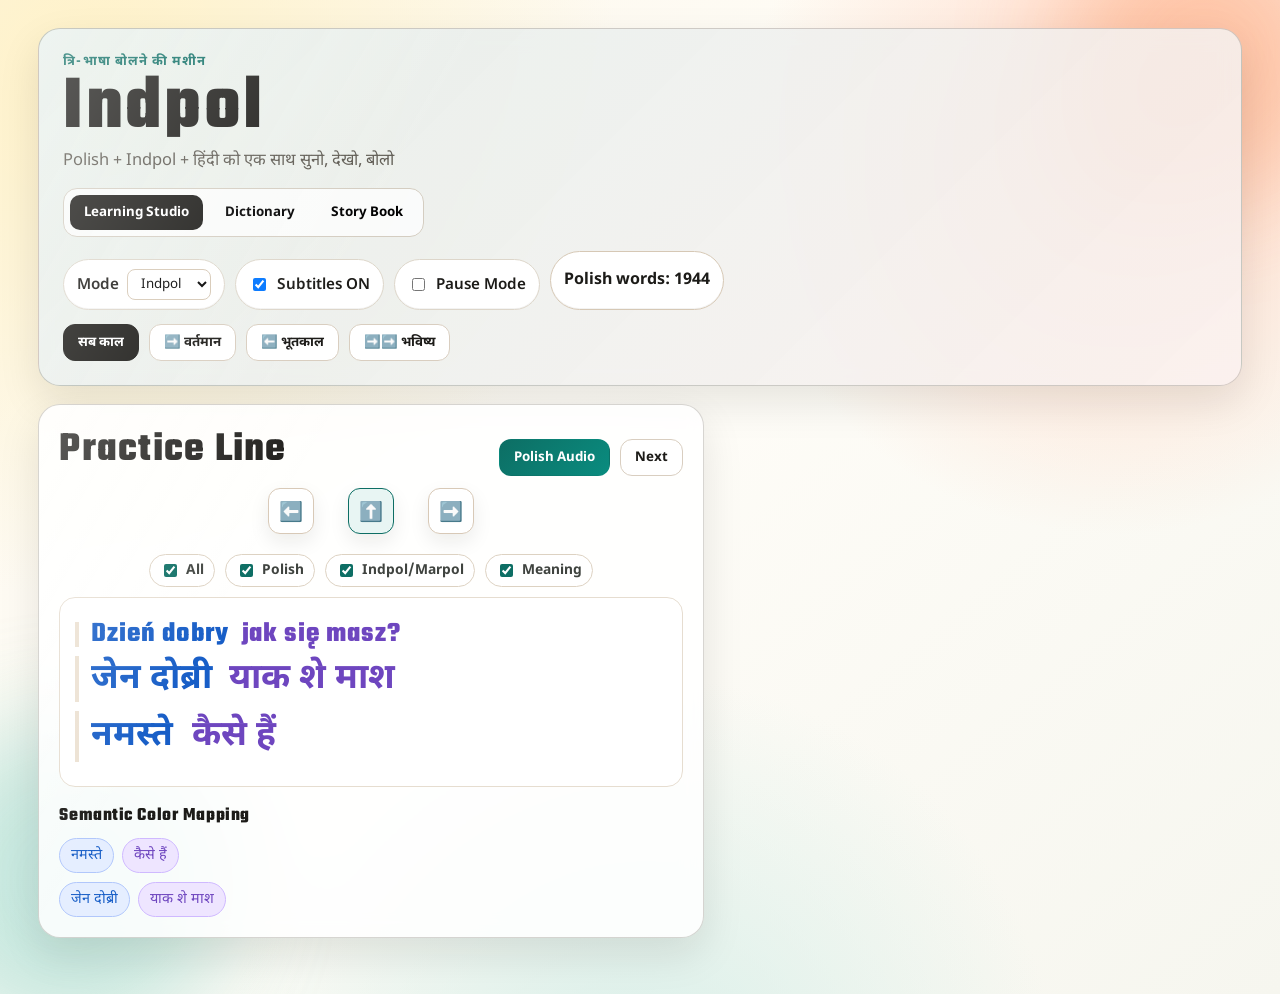
==== index.html @ b8a873ff "basic structure in progress" ====
<!doctype html>
<html lang="hi">
<head>
  <meta charset="UTF-8" />
  <meta name="viewport" content="width=device-width, initial-scale=1.0" />
  <title>Indpol Learning Studio</title>
  <link rel="preconnect" href="https://fonts.googleapis.com" />
  <link rel="preconnect" href="https://fonts.gstatic.com" crossorigin />
  <link href="https://fonts.googleapis.com/css2?family=Teko:wght@400;500;700&family=Noto+Sans+Devanagari:wght@400;600;700&display=swap" rel="stylesheet" />
  <link rel="stylesheet" href="./styles.css" />
</head>
<body>
  <div class="bg-orb orb-a"></div>
  <div class="bg-orb orb-b"></div>

  <main class="layout">
    <header class="hero panel">
      <p class="eyebrow">त्रि-भाषा बोलने की मशीन</p>
      <h1>Indpol</h1>
      <p class="subtitle">Polish + Indpol + हिंदी को एक साथ सुनो, देखो, बोलो</p>

      <div class="tab-row" role="tablist" aria-label="Indpol Sections">
        <button class="tab-btn active" id="tabLearning" data-tab="learning" role="tab" aria-selected="true">Learning Studio</button>
        <button class="tab-btn" id="tabDictionary" data-tab="dictionary" role="tab" aria-selected="false">Dictionary</button>
        <button class="tab-btn" id="tabStory" data-tab="story" role="tab" aria-selected="false">Story Book</button>
      </div>

      <div class="controls">
        <label class="switch">
          <span>Mode</span>
          <select id="learningModeSelect" class="mode-select">
            <option value="indpol">Indpol</option>
            <option value="marpol">Marpol</option>
          </select>
        </label>
        <label class="switch">
          <input type="checkbox" id="subtitleToggle" checked />
          <span>Subtitles ON</span>
        </label>
        <label class="switch">
          <input type="checkbox" id="pauseToggle" />
          <span>Pause Mode</span>
        </label>
        <span class="word-count" id="wordCountBadge">Polish words: 0</span>
      </div>

      <div class="tense-row">
        <button class="tense-btn active" data-tense="all">सब काल</button>
        <button class="tense-btn" data-tense="present">➡️ वर्तमान</button>
        <button class="tense-btn" data-tense="past">⬅️ भूतकाल</button>
        <button class="tense-btn" data-tense="future">➡️➡️ भविष्य</button>
      </div>
    </header>

    <section id="learningView" class="view-block">
      <section class="panel practice" aria-live="polite">
        <div class="practice-head">
          <h2>Practice Line</h2>
          <div class="btn-row">
            <button id="playPolish" class="btn primary">Polish Audio</button>
            <button id="nextLine" class="btn">Next</button>
          </div>
        </div>

        <div class="arrow-tense-bar" aria-label="Quick tense arrows">
          <button id="arrowPast" class="arrow-btn" title="Past">⬅️</button>
          <button id="arrowPresent" class="arrow-btn active" title="Present">⬆️</button>
          <button id="arrowFuture" class="arrow-btn" title="Future">➡️</button>
        </div>

        <div class="line-visibility-controls" aria-label="Practice line languages">
          <label class="mini-switch"><input id="showAllLanguages" type="checkbox" checked />All</label>
          <label class="mini-switch"><input id="showPolishLine" type="checkbox" checked />Polish</label>
          <label class="mini-switch"><input id="showPronLine" type="checkbox" checked />Indpol/Marpol</label>
          <label class="mini-switch"><input id="showMeaningLine" type="checkbox" checked />Meaning</label>
        </div>

        <article id="lineCard" class="line-card">
          <p id="linePolish" class="line polish"></p>
          <p id="lineHindpol" class="line hindpol"></p>
          <p id="lineHindi" class="line hindi"></p>
        </article>

        <div class="meaning-map">
          <h3>Semantic Color Mapping</h3>
          <div id="semanticLegend" class="legend"></div>
          <div id="semanticTokens" class="tokens"></div>
        </div>

        <div id="pausePrompt" class="pause-prompt hidden">
          <p>अब आप बोलिए। बोलने के बाद नीचे दबाइए:</p>
          <button id="continueBtn" class="btn primary">मैंने बोल लिया</button>
        </div>
      </section>

    </section>

    <section id="dictionaryView" class="view-block hidden">
      <section class="panel dictionary">
        <div class="practice-head">
          <h2>Dictionary <span id="dictCount">(Loading...)</span></h2>
          <small>किसी शब्द पर क्लिक करें - सभी शब्द यहाँ हैं</small>
        </div>
        <div id="wordGrid" class="word-grid"></div>
      </section>

      <aside class="panel memory" id="memoryPanel">
        <h2>Word Memory</h2>
        <p class="hint">शब्द चुनो: memory scene दिखेगा</p>
        <div id="wordDetails" class="details muted">अभी कोई शब्द चुना नहीं गया।</div>
      </aside>
    </section>

    <section id="storyView" class="view-block hidden">
      <section class="panel story-creator">
        <div class="practice-head">
          <h2>Story Book Creator</h2>
          <small>Story डालो, scenes बनाओ, save करो</small>
        </div>

        <div class="story-form-grid">
          <label>
            शीर्षक
            <input id="storyTitle" class="text-input" type="text" placeholder="जैसे: बस स्टॉप पर पहला दिन" />
          </label>
          <label>
            Level
            <select id="storyLevel" class="text-input">
              <option value="A1">A1</option>
              <option value="A2">A2</option>
              <option value="B1">B1</option>
              <option value="B2">B2</option>
            </select>
          </label>
        </div>

        <label>
          ElevenLabs API Key
          <input id="elevenApiKey" class="text-input" type="password" placeholder="xi-api-key" />
        </label>

        <label>
          ElevenLabs Voice ID
          <input id="elevenVoiceId" class="text-input" type="text" value="EXAVITQu4vr4xnSDxMaL" />
        </label>

        <label>
          Story Input
          <textarea id="storyInput" class="text-area" rows="10" placeholder="हर scene के लिए 3 लाइन दें:\nहिंदपोल\nPolish\nहिंदी/मराठी अर्थ\n\nअगला scene..."></textarea>
        </label>

        <div class="btn-row">
          <button id="buildStoryBtn" class="btn primary">Story Book बनाओ</button>
          <button id="saveStoryBtn" class="btn">Save Story Book</button>
        </div>
      </section>

      <section class="panel story-library">
        <div class="practice-head">
          <h2>Saved Story Books</h2>
          <small>Level-wise progressive collection</small>
        </div>
        <div id="storyLibrary" class="story-library-grid"></div>
      </section>

      <section class="panel story-output">
        <div class="practice-head">
          <h2 id="storyBookHeading">Story Preview</h2>
          <div class="btn-row">
            <button id="playStoryAudioBtn" class="btn primary">11Labs Audio</button>
            <button id="stopStoryAudioBtn" class="btn">Audio Stop</button>
          </div>
        </div>

        <div class="legend">
          <span class="badge color-future">🔴 काल/इरादा</span>
          <span class="badge color-action">🔵 क्रिया</span>
          <span class="badge color-noun">🟣 वस्तु/संज्ञा</span>
        </div>

        <div id="storyScenes" class="story-scenes"></div>
      </section>
    </section>
  </main>

  <script src="./app.js"></script>
</body>
</html>
---- styles.css ----
:root {
  --bg: #fffdf8;
  --ink: #1c1b18;
  --panel: rgba(255, 255, 255, 0.86);
  --panel-border: rgba(56, 47, 30, 0.2);
  --accent: #0d6e64;
  --accent-2: #ca4f36;
  --future: #be2323;
  --action: #185ec7;
  --noun: #6e46bf;
  --muted: #5e5a52;
  --shadow: 0 16px 42px rgba(21, 18, 10, 0.1);
}

* {
  box-sizing: border-box;
}

body {
  margin: 0;
  min-height: 100vh;
  color: var(--ink);
  font-family: "Noto Sans Devanagari", sans-serif;
  background:
    radial-gradient(circle at 7% 7%, #fff2c9 0, transparent 35%),
    radial-gradient(circle at 87% 16%, #ffd8c5 0, transparent 27%),
    radial-gradient(circle at 50% 110%, #d8efe9 0, transparent 33%),
    linear-gradient(140deg, #fcf6e8 0, #fffdf8 42%, #f6f6ef 100%);
  overflow-x: hidden;
}

.bg-orb {
  position: fixed;
  border-radius: 999px;
  filter: blur(55px);
  opacity: 0.4;
  z-index: -1;
}

.orb-a {
  width: 290px;
  height: 290px;
  background: #ff8f58;
  top: -90px;
  right: -70px;
}

.orb-b {
  width: 320px;
  height: 320px;
  background: #70c7b8;
  bottom: -140px;
  left: -90px;
}

.layout {
  width: min(1320px, 94vw);
  margin: 28px auto 38px;
  display: grid;
  gap: 18px;
  grid-template-columns: minmax(0, 1.28fr) minmax(0, 1fr);
  grid-template-areas:
    "hero hero"
    "practice memory"
    "dictionary dictionary";
}

.view-block {
  display: contents;
}

.panel {
  background: var(--panel);
  border: 1px solid var(--panel-border);
  border-radius: 22px;
  padding: 20px;
  box-shadow: var(--shadow);
  backdrop-filter: blur(10px);
  position: relative;
  overflow: hidden;
}

.panel::before {
  content: "";
  position: absolute;
  inset: 0;
  pointer-events: none;
  background: linear-gradient(120deg, rgba(255, 255, 255, 0.3), transparent 32%);
}

.hero {
  grid-area: hero;
  padding: 24px;
  background:
    linear-gradient(135deg, rgba(13, 110, 100, 0.1), rgba(202, 79, 54, 0.07)),
    var(--panel);
}

.practice {
  grid-area: practice;
}

.memory {
  grid-area: memory;
}

.dictionary {
  grid-area: dictionary;
  min-height: 68vh;
  display: flex;
  flex-direction: column;
}

.eyebrow {
  margin: 0;
  letter-spacing: 0.08em;
  text-transform: uppercase;
  color: var(--accent);
  font-size: 0.82rem;
  font-weight: 700;
}

h1,
h2,
h3 {
  margin: 0;
  font-family: "Teko", sans-serif;
  letter-spacing: 0.03em;
}

h1 {
  font-size: clamp(2.6rem, 6vw, 5rem);
  line-height: 0.9;
  margin-top: 4px;
}

h2 {
  font-size: clamp(1.8rem, 3.3vw, 2.6rem);
  line-height: 0.9;
}

.subtitle {
  margin: 7px 0 0;
  color: var(--muted);
  font-size: 1.03rem;
}

.tab-row {
  display: inline-flex;
  gap: 8px;
  margin-top: 16px;
  padding: 6px;
  border-radius: 14px;
  border: 1px solid #d4cdc1;
  background: rgba(255, 255, 255, 0.75);
}

.tab-btn {
  border: 1px solid transparent;
  background: transparent;
  padding: 8px 13px;
  border-radius: 10px;
  font-weight: 700;
  font-family: "Noto Sans Devanagari", sans-serif;
  cursor: pointer;
}

.tab-btn.active {
  background: var(--ink);
  color: #fff;
}

.controls,
.tense-row,
.btn-row {
  display: flex;
  flex-wrap: wrap;
  gap: 10px;
  margin-top: 14px;
}

.switch {
  display: inline-flex;
  align-items: center;
  gap: 8px;
  padding: 9px 13px;
  border-radius: 999px;
  background: #fff;
  border: 1px solid #ddd6ca;
  font-size: 0.95rem;
  box-shadow: inset 0 -1px 0 rgba(30, 25, 15, 0.05);
}

.mode-select {
  border: 1px solid #d6c8b5;
  background: #fff;
  border-radius: 8px;
  padding: 5px 9px;
  font-family: "Noto Sans Devanagari", sans-serif;
}

.word-count {
  display: inline-flex;
  align-items: center;
  padding: 9px 13px;
  border-radius: 999px;
  border: 1px solid #d6c8b5;
  background: #fff;
  font-weight: 700;
  box-shadow: inset 0 -1px 0 rgba(30, 25, 15, 0.05);
}

.tense-btn,
.btn {
  border: 1px solid #d9cec0;
  background: #fff;
  color: var(--ink);
  border-radius: 12px;
  padding: 9px 14px;
  cursor: pointer;
  font-weight: 700;
  font-family: "Noto Sans Devanagari", sans-serif;
  transition: transform 160ms ease, background 160ms ease, color 160ms ease, box-shadow 160ms ease;
}

.tense-btn:hover,
.btn:hover {
  transform: translateY(-1px);
  background: #fffaf1;
  box-shadow: 0 8px 18px rgba(27, 22, 14, 0.09);
}

.tense-btn.active {
  background: var(--ink);
  color: #fff;
  border-color: var(--ink);
}

.btn.primary {
  background: linear-gradient(135deg, var(--accent), #0a8c7f);
  color: #fff;
  border-color: transparent;
}

.practice-head {
  display: flex;
  align-items: center;
  justify-content: space-between;
  gap: 9px;
  margin-bottom: 12px;
}

.arrow-tense-bar {
  display: flex;
  justify-content: center;
  gap: 34px;
  margin: 6px 0 12px;
}

.arrow-btn {
  width: 46px;
  height: 46px;
  border-radius: 12px;
  border: 1px solid #d8c9b7;
  background: #fff;
  cursor: pointer;
  font-size: 1.2rem;
  line-height: 1;
  box-shadow: 0 8px 20px rgba(26, 20, 11, 0.08);
  transition: transform 140ms ease, background 140ms ease, border-color 140ms ease;
}

.arrow-btn:hover {
  transform: translateY(-1px);
  background: #fff8ec;
}

.arrow-btn.active {
  border-color: var(--accent);
  background: #e8f5f3;
}

.line-visibility-controls {
  display: flex;
  flex-wrap: wrap;
  justify-content: center;
  gap: 10px;
  margin: 0 0 10px;
}

.mini-switch {
  display: inline-flex;
  align-items: center;
  gap: 6px;
  padding: 6px 10px;
  border-radius: 999px;
  border: 1px solid #ddd2c2;
  background: #fff;
  font-size: 0.86rem;
  font-weight: 700;
  color: #3f433f;
}

.mini-switch input {
  accent-color: var(--accent);
}

.line-card {
  background: #fff;
  border: 1px solid #e6ddd0;
  border-radius: 16px;
  padding: 15px;
  margin-top: 8px;
  animation: rise 350ms ease;
}

.line {
  margin: 9px 0;
  padding-left: 12px;
  border-left: 4px solid #ece1d2;
}

.hindpol {
  font-size: clamp(1.7rem, 2.8vw, 2.2rem);
  color: #6d2f00;
  font-weight: 700;
}

.polish {
  font-family: "Teko", sans-serif;
  letter-spacing: 0.03em;
  font-size: clamp(1.45rem, 2.2vw, 1.85rem);
  line-height: 0.9;
}

.hindi {
  color: #212420;
  font-size: clamp(1.7rem, 2.8vw, 2.2rem);
  font-weight: 700;
  line-height: 1.45;
}

.meaning-map {
  margin-top: 15px;
}

.legend,
.tokens {
  display: flex;
  flex-wrap: wrap;
  gap: 8px;
  margin-top: 9px;
}

.badge,
.token {
  border-radius: 999px;
  padding: 7px 11px;
  font-size: 0.9rem;
  border: 1px solid transparent;
}

.line .token {
  display: inline;
  margin-right: 8px;
  margin-bottom: 0;
  padding: 0;
  border: 0;
  border-radius: 0;
  background: transparent;
  font-size: inherit;
  line-height: inherit;
  font-weight: 700;
}

.hindi .meaning-token {
  display: inline-block;
  margin-right: 10px;
  white-space: nowrap;
}

.color-future {
  background: #ffe4e4;
  border-color: #f3afaf;
  color: var(--future);
}

.color-action {
  background: #e5eeff;
  border-color: #b1c7fb;
  color: var(--action);
}

.color-noun {
  background: #eee5ff;
  border-color: #cfb9ff;
  color: var(--noun);
}

.pause-prompt {
  margin-top: 12px;
  padding: 13px;
  border-radius: 12px;
  background: #fff3d7;
  border: 1px dashed #e1b764;
}

.dictionary .practice-head {
  position: sticky;
  top: 0;
  z-index: 2;
  padding: 10px 0 12px;
  background: linear-gradient(180deg, rgba(255, 255, 255, 0.96), rgba(255, 255, 255, 0.84));
  backdrop-filter: blur(6px);
}

.dictionary .practice-head h2 {
  color: #2a241b;
}

.word-grid {
  margin-top: 4px;
  column-width: 280px;
  column-gap: 16px;
  max-height: 62vh;
  overflow: auto;
  padding-right: 6px;
}

.word-grid::-webkit-scrollbar {
  width: 10px;
}

.word-grid::-webkit-scrollbar-thumb {
  border-radius: 999px;
  background: rgba(92, 81, 59, 0.35);
}

.word-pill {
  width: 100%;
  text-align: left;
  border: 1px solid #dfd4c5;
  background:
    linear-gradient(180deg, #fffefb, #fff8ef 100%);
  border-radius: 12px;
  padding: 11px;
  cursor: pointer;
  margin: 0 0 12px;
  break-inside: avoid;
  transition: transform 140ms ease, border-color 140ms ease, box-shadow 140ms ease;
}

.word-pill:hover {
  transform: translateY(-1px);
  border-color: #cbb89e;
  box-shadow: 0 10px 20px rgba(25, 20, 11, 0.08);
}

.word-pill .small {
  display: block;
  color: var(--muted);
  margin-top: 3px;
  font-size: 0.85rem;
}

.details {
  margin-top: 8px;
  line-height: 1.56;
}

.details .pol {
  font-family: "Teko", sans-serif;
  font-size: 1.8rem;
  line-height: 1;
}

.story-creator {
  grid-column: 1 / 2;
}

.story-library {
  grid-column: 1 / 2;
}

.story-output {
  grid-column: 2 / 3;
  grid-row: 1 / span 2;
}

.story-form-grid {
  display: grid;
  grid-template-columns: repeat(2, minmax(0, 1fr));
  gap: 10px;
  margin-bottom: 10px;
}

label {
  display: block;
  font-weight: 600;
  margin-top: 8px;
}

.text-input,
.text-area {
  width: 100%;
  margin-top: 6px;
  border-radius: 10px;
  border: 1px solid #d9cbbb;
  padding: 10px;
  font-size: 0.95rem;
  font-family: "Noto Sans Devanagari", sans-serif;
  background: #fff;
}

.story-library-grid {
  display: grid;
  grid-template-columns: repeat(auto-fill, minmax(190px, 1fr));
  gap: 10px;
}

.book-card {
  border-radius: 12px;
  border: 1px solid #e0d3c2;
  background: #fff;
  padding: 10px;
}

.book-meta {
  color: var(--muted);
  font-size: 0.88rem;
}

.story-scenes {
  margin-top: 10px;
  display: grid;
  gap: 12px;
}

.scene {
  border: 1px solid #e4d5c4;
  background: #fff;
  border-radius: 14px;
  overflow: hidden;
}

.scene-img-wrap {
  height: 200px;
  background: linear-gradient(120deg, #f7ddb0 0, #f8ead0 50%, #d4ede8 100%);
}

.scene-img {
  width: 100%;
  height: 100%;
  object-fit: cover;
  display: block;
}

.scene-body {
  padding: 12px;
}

.scene-header {
  display: flex;
  align-items: center;
  justify-content: space-between;
  gap: 8px;
}

.scene-arrow {
  font-weight: 700;
  color: var(--accent);
}

.scene-audio {
  margin-top: 8px;
  width: 100%;
}

.muted {
  color: var(--muted);
}

.hidden {
  display: none;
}

@keyframes rise {
  from {
    transform: translateY(8px);
    opacity: 0;
  }
  to {
    transform: translateY(0);
    opacity: 1;
  }
}

@media (max-width: 1060px) {
  .layout {
    grid-template-columns: 1fr;
    grid-template-areas:
      "hero"
      "practice"
      "memory"
      "dictionary";
  }

  .word-grid {
    max-height: none;
    column-width: 240px;
  }

  .story-output,
  .story-library,
  .story-creator {
    grid-column: 1 / -1;
    grid-row: auto;
  }
}

@media (max-width: 700px) {
  .layout {
    width: min(96vw, 96vw);
  }

  .panel {
    padding: 16px;
    border-radius: 16px;
  }

  .story-form-grid {
    grid-template-columns: 1fr;
  }

  .word-grid {
    column-width: 100%;
    max-height: none;
  }

  .practice-head {
    align-items: flex-start;
    flex-direction: column;
  }
}
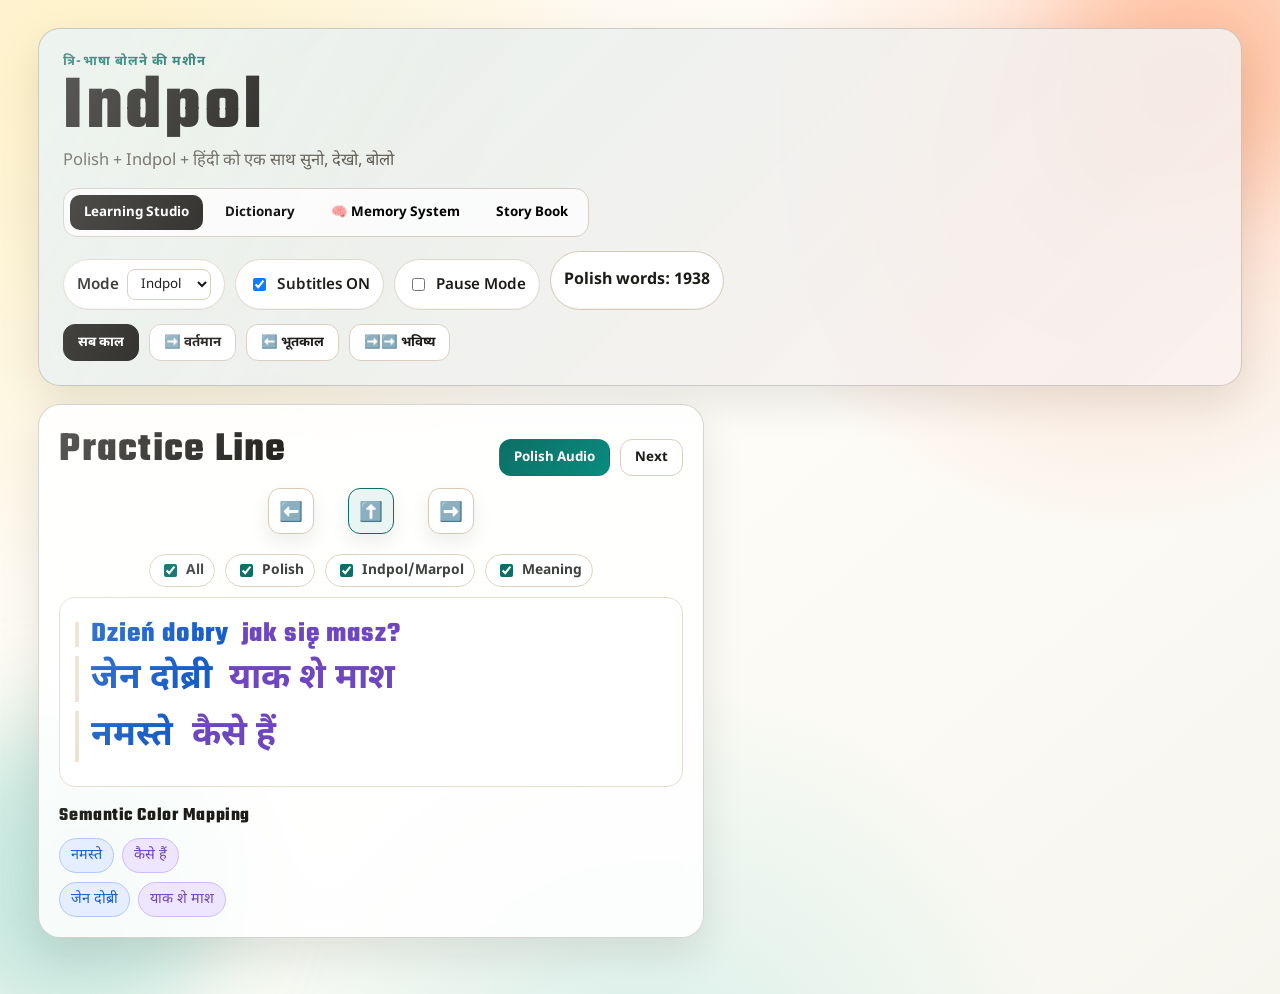
==== commit e777f358: "Integrate Memory System as 4th Tab in Main App FEATURES:  Memory System now integrated as tab in mai" ====
--- a/index.html
+++ b/index.html
@@ -22,6 +22,7 @@
       <div class="tab-row" role="tablist" aria-label="Indpol Sections">
         <button class="tab-btn active" id="tabLearning" data-tab="learning" role="tab" aria-selected="true">Learning Studio</button>
         <button class="tab-btn" id="tabDictionary" data-tab="dictionary" role="tab" aria-selected="false">Dictionary</button>
+        <button class="tab-btn" id="tabMemory" data-tab="memory" role="tab" aria-selected="false">🧠 Memory System</button>
         <button class="tab-btn" id="tabStory" data-tab="story" role="tab" aria-selected="false">Story Book</button>
       </div>
 
@@ -181,6 +182,19 @@
         <div id="storyScenes" class="story-scenes"></div>
       </section>
     </section>
+
+    <section id="memoryView" class="view-block hidden">
+      <div class="memory-system-container">
+        <aside class="memory-sidebar" id="memorySidebar"></aside>
+        <div class="memory-content">
+          <div id="memoryWelcome" class="memory-welcome">
+            <h2>🧠 Harry Lorayne Memory System</h2>
+            <p>बाईं ओर से कोई शब्द चुनो - memory trick दिखेगा!</p>
+          </div>
+          <div id="memoryWordDisplay"></div>
+        </div>
+      </div>
+    </section>
   </main>
 
   <script src="./app.js"></script>
--- a/styles.css
+++ b/styles.css
@@ -1,644 +1,1273 @@
-:root {
-  --bg: #fffdf8;
-  --ink: #1c1b18;
-  --panel: rgba(255, 255, 255, 0.86);
-  --panel-border: rgba(56, 47, 30, 0.2);
-  --accent: #0d6e64;
-  --accent-2: #ca4f36;
-  --future: #be2323;
-  --action: #185ec7;
-  --noun: #6e46bf;
-  --muted: #5e5a52;
-  --shadow: 0 16px 42px rgba(21, 18, 10, 0.1);
-}
-
-* {
-  box-sizing: border-box;
-}
-
-body {
-  margin: 0;
-  min-height: 100vh;
-  color: var(--ink);
-  font-family: "Noto Sans Devanagari", sans-serif;
-  background:
-    radial-gradient(circle at 7% 7%, #fff2c9 0, transparent 35%),
-    radial-gradient(circle at 87% 16%, #ffd8c5 0, transparent 27%),
-    radial-gradient(circle at 50% 110%, #d8efe9 0, transparent 33%),
-    linear-gradient(140deg, #fcf6e8 0, #fffdf8 42%, #f6f6ef 100%);
-  overflow-x: hidden;
-}
-
-.bg-orb {
-  position: fixed;
-  border-radius: 999px;
-  filter: blur(55px);
-  opacity: 0.4;
-  z-index: -1;
-}
-
-.orb-a {
-  width: 290px;
-  height: 290px;
-  background: #ff8f58;
-  top: -90px;
-  right: -70px;
-}
-
-.orb-b {
-  width: 320px;
-  height: 320px;
-  background: #70c7b8;
-  bottom: -140px;
-  left: -90px;
-}
-
-.layout {
-  width: min(1320px, 94vw);
-  margin: 28px auto 38px;
-  display: grid;
-  gap: 18px;
-  grid-template-columns: minmax(0, 1.28fr) minmax(0, 1fr);
-  grid-template-areas:
-    "hero hero"
-    "practice memory"
-    "dictionary dictionary";
-}
-
-.view-block {
-  display: contents;
-}
-
-.panel {
-  background: var(--panel);
-  border: 1px solid var(--panel-border);
-  border-radius: 22px;
-  padding: 20px;
-  box-shadow: var(--shadow);
-  backdrop-filter: blur(10px);
-  position: relative;
-  overflow: hidden;
-}
-
-.panel::before {
-  content: "";
-  position: absolute;
-  inset: 0;
-  pointer-events: none;
-  background: linear-gradient(120deg, rgba(255, 255, 255, 0.3), transparent 32%);
-}
-
-.hero {
-  grid-area: hero;
-  padding: 24px;
-  background:
-    linear-gradient(135deg, rgba(13, 110, 100, 0.1), rgba(202, 79, 54, 0.07)),
-    var(--panel);
-}
-
-.practice {
-  grid-area: practice;
-}
-
-.memory {
-  grid-area: memory;
-}
-
-.dictionary {
-  grid-area: dictionary;
-  min-height: 68vh;
-  display: flex;
-  flex-direction: column;
-}
-
-.eyebrow {
-  margin: 0;
-  letter-spacing: 0.08em;
-  text-transform: uppercase;
-  color: var(--accent);
-  font-size: 0.82rem;
-  font-weight: 700;
-}
-
-h1,
-h2,
-h3 {
-  margin: 0;
-  font-family: "Teko", sans-serif;
-  letter-spacing: 0.03em;
-}
-
-h1 {
-  font-size: clamp(2.6rem, 6vw, 5rem);
-  line-height: 0.9;
-  margin-top: 4px;
-}
-
-h2 {
-  font-size: clamp(1.8rem, 3.3vw, 2.6rem);
-  line-height: 0.9;
-}
-
-.subtitle {
-  margin: 7px 0 0;
-  color: var(--muted);
-  font-size: 1.03rem;
-}
-
-.tab-row {
-  display: inline-flex;
-  gap: 8px;
-  margin-top: 16px;
-  padding: 6px;
-  border-radius: 14px;
-  border: 1px solid #d4cdc1;
-  background: rgba(255, 255, 255, 0.75);
-}
-
-.tab-btn {
-  border: 1px solid transparent;
-  background: transparent;
-  padding: 8px 13px;
-  border-radius: 10px;
-  font-weight: 700;
-  font-family: "Noto Sans Devanagari", sans-serif;
-  cursor: pointer;
-}
-
-.tab-btn.active {
-  background: var(--ink);
-  color: #fff;
-}
-
-.controls,
-.tense-row,
-.btn-row {
-  display: flex;
-  flex-wrap: wrap;
-  gap: 10px;
-  margin-top: 14px;
-}
-
-.switch {
-  display: inline-flex;
-  align-items: center;
-  gap: 8px;
-  padding: 9px 13px;
-  border-radius: 999px;
-  background: #fff;
-  border: 1px solid #ddd6ca;
-  font-size: 0.95rem;
-  box-shadow: inset 0 -1px 0 rgba(30, 25, 15, 0.05);
-}
-
-.mode-select {
-  border: 1px solid #d6c8b5;
-  background: #fff;
-  border-radius: 8px;
-  padding: 5px 9px;
-  font-family: "Noto Sans Devanagari", sans-serif;
-}
-
-.word-count {
-  display: inline-flex;
-  align-items: center;
-  padding: 9px 13px;
-  border-radius: 999px;
-  border: 1px solid #d6c8b5;
-  background: #fff;
-  font-weight: 700;
-  box-shadow: inset 0 -1px 0 rgba(30, 25, 15, 0.05);
-}
-
-.tense-btn,
-.btn {
-  border: 1px solid #d9cec0;
-  background: #fff;
-  color: var(--ink);
-  border-radius: 12px;
-  padding: 9px 14px;
-  cursor: pointer;
-  font-weight: 700;
-  font-family: "Noto Sans Devanagari", sans-serif;
-  transition: transform 160ms ease, background 160ms ease, color 160ms ease, box-shadow 160ms ease;
-}
-
-.tense-btn:hover,
-.btn:hover {
-  transform: translateY(-1px);
-  background: #fffaf1;
-  box-shadow: 0 8px 18px rgba(27, 22, 14, 0.09);
-}
-
-.tense-btn.active {
-  background: var(--ink);
-  color: #fff;
-  border-color: var(--ink);
-}
-
-.btn.primary {
-  background: linear-gradient(135deg, var(--accent), #0a8c7f);
-  color: #fff;
-  border-color: transparent;
-}
-
-.practice-head {
-  display: flex;
-  align-items: center;
-  justify-content: space-between;
-  gap: 9px;
-  margin-bottom: 12px;
-}
-
-.arrow-tense-bar {
-  display: flex;
-  justify-content: center;
-  gap: 34px;
-  margin: 6px 0 12px;
-}
-
-.arrow-btn {
-  width: 46px;
-  height: 46px;
-  border-radius: 12px;
-  border: 1px solid #d8c9b7;
-  background: #fff;
-  cursor: pointer;
-  font-size: 1.2rem;
-  line-height: 1;
-  box-shadow: 0 8px 20px rgba(26, 20, 11, 0.08);
-  transition: transform 140ms ease, background 140ms ease, border-color 140ms ease;
-}
-
-.arrow-btn:hover {
-  transform: translateY(-1px);
-  background: #fff8ec;
-}
-
-.arrow-btn.active {
-  border-color: var(--accent);
-  background: #e8f5f3;
-}
-
-.line-visibility-controls {
-  display: flex;
-  flex-wrap: wrap;
-  justify-content: center;
-  gap: 10px;
-  margin: 0 0 10px;
-}
-
-.mini-switch {
-  display: inline-flex;
-  align-items: center;
-  gap: 6px;
-  padding: 6px 10px;
-  border-radius: 999px;
-  border: 1px solid #ddd2c2;
-  background: #fff;
-  font-size: 0.86rem;
-  font-weight: 700;
-  color: #3f433f;
-}
-
-.mini-switch input {
-  accent-color: var(--accent);
-}
-
-.line-card {
-  background: #fff;
-  border: 1px solid #e6ddd0;
-  border-radius: 16px;
-  padding: 15px;
-  margin-top: 8px;
-  animation: rise 350ms ease;
-}
-
-.line {
-  margin: 9px 0;
-  padding-left: 12px;
-  border-left: 4px solid #ece1d2;
-}
-
-.hindpol {
-  font-size: clamp(1.7rem, 2.8vw, 2.2rem);
-  color: #6d2f00;
-  font-weight: 700;
-}
-
-.polish {
-  font-family: "Teko", sans-serif;
-  letter-spacing: 0.03em;
-  font-size: clamp(1.45rem, 2.2vw, 1.85rem);
-  line-height: 0.9;
-}
-
-.hindi {
-  color: #212420;
-  font-size: clamp(1.7rem, 2.8vw, 2.2rem);
-  font-weight: 700;
-  line-height: 1.45;
-}
-
-.meaning-map {
-  margin-top: 15px;
-}
-
-.legend,
-.tokens {
-  display: flex;
-  flex-wrap: wrap;
-  gap: 8px;
-  margin-top: 9px;
-}
-
-.badge,
-.token {
-  border-radius: 999px;
-  padding: 7px 11px;
-  font-size: 0.9rem;
-  border: 1px solid transparent;
-}
-
-.line .token {
-  display: inline;
-  margin-right: 8px;
-  margin-bottom: 0;
-  padding: 0;
-  border: 0;
-  border-radius: 0;
-  background: transparent;
-  font-size: inherit;
-  line-height: inherit;
-  font-weight: 700;
-}
-
-.hindi .meaning-token {
-  display: inline-block;
-  margin-right: 10px;
-  white-space: nowrap;
-}
-
-.color-future {
-  background: #ffe4e4;
-  border-color: #f3afaf;
-  color: var(--future);
-}
-
-.color-action {
-  background: #e5eeff;
-  border-color: #b1c7fb;
-  color: var(--action);
-}
-
-.color-noun {
-  background: #eee5ff;
-  border-color: #cfb9ff;
-  color: var(--noun);
-}
-
-.pause-prompt {
-  margin-top: 12px;
-  padding: 13px;
-  border-radius: 12px;
-  background: #fff3d7;
-  border: 1px dashed #e1b764;
-}
-
-.dictionary .practice-head {
-  position: sticky;
-  top: 0;
-  z-index: 2;
-  padding: 10px 0 12px;
-  background: linear-gradient(180deg, rgba(255, 255, 255, 0.96), rgba(255, 255, 255, 0.84));
-  backdrop-filter: blur(6px);
-}
-
-.dictionary .practice-head h2 {
-  color: #2a241b;
-}
-
-.word-grid {
-  margin-top: 4px;
-  column-width: 280px;
-  column-gap: 16px;
-  max-height: 62vh;
-  overflow: auto;
-  padding-right: 6px;
-}
-
-.word-grid::-webkit-scrollbar {
-  width: 10px;
-}
-
-.word-grid::-webkit-scrollbar-thumb {
-  border-radius: 999px;
-  background: rgba(92, 81, 59, 0.35);
-}
-
-.word-pill {
-  width: 100%;
-  text-align: left;
-  border: 1px solid #dfd4c5;
-  background:
-    linear-gradient(180deg, #fffefb, #fff8ef 100%);
-  border-radius: 12px;
-  padding: 11px;
-  cursor: pointer;
-  margin: 0 0 12px;
-  break-inside: avoid;
-  transition: transform 140ms ease, border-color 140ms ease, box-shadow 140ms ease;
-}
-
-.word-pill:hover {
-  transform: translateY(-1px);
-  border-color: #cbb89e;
-  box-shadow: 0 10px 20px rgba(25, 20, 11, 0.08);
-}
-
-.word-pill .small {
-  display: block;
-  color: var(--muted);
-  margin-top: 3px;
-  font-size: 0.85rem;
-}
-
-.details {
-  margin-top: 8px;
-  line-height: 1.56;
-}
-
-.details .pol {
-  font-family: "Teko", sans-serif;
-  font-size: 1.8rem;
-  line-height: 1;
-}
-
-.story-creator {
-  grid-column: 1 / 2;
-}
-
-.story-library {
-  grid-column: 1 / 2;
-}
-
-.story-output {
-  grid-column: 2 / 3;
-  grid-row: 1 / span 2;
-}
-
-.story-form-grid {
-  display: grid;
-  grid-template-columns: repeat(2, minmax(0, 1fr));
-  gap: 10px;
-  margin-bottom: 10px;
-}
-
-label {
-  display: block;
-  font-weight: 600;
-  margin-top: 8px;
-}
-
-.text-input,
-.text-area {
-  width: 100%;
-  margin-top: 6px;
-  border-radius: 10px;
-  border: 1px solid #d9cbbb;
-  padding: 10px;
-  font-size: 0.95rem;
-  font-family: "Noto Sans Devanagari", sans-serif;
-  background: #fff;
-}
-
-.story-library-grid {
-  display: grid;
-  grid-template-columns: repeat(auto-fill, minmax(190px, 1fr));
-  gap: 10px;
-}
-
-.book-card {
-  border-radius: 12px;
-  border: 1px solid #e0d3c2;
-  background: #fff;
-  padding: 10px;
-}
-
-.book-meta {
-  color: var(--muted);
-  font-size: 0.88rem;
-}
-
-.story-scenes {
-  margin-top: 10px;
-  display: grid;
-  gap: 12px;
-}
-
-.scene {
-  border: 1px solid #e4d5c4;
-  background: #fff;
-  border-radius: 14px;
-  overflow: hidden;
-}
-
-.scene-img-wrap {
-  height: 200px;
-  background: linear-gradient(120deg, #f7ddb0 0, #f8ead0 50%, #d4ede8 100%);
-}
-
-.scene-img {
-  width: 100%;
-  height: 100%;
-  object-fit: cover;
-  display: block;
-}
-
-.scene-body {
-  padding: 12px;
-}
-
-.scene-header {
-  display: flex;
-  align-items: center;
-  justify-content: space-between;
-  gap: 8px;
-}
-
-.scene-arrow {
-  font-weight: 700;
-  color: var(--accent);
-}
-
-.scene-audio {
-  margin-top: 8px;
-  width: 100%;
-}
-
-.muted {
-  color: var(--muted);
-}
-
-.hidden {
-  display: none;
-}
-
-@keyframes rise {
-  from {
-    transform: translateY(8px);
-    opacity: 0;
-  }
-  to {
-    transform: translateY(0);
-    opacity: 1;
-  }
-}
-
-@media (max-width: 1060px) {
-  .layout {
-    grid-template-columns: 1fr;
-    grid-template-areas:
-      "hero"
-      "practice"
-      "memory"
-      "dictionary";
-  }
-
-  .word-grid {
-    max-height: none;
-    column-width: 240px;
-  }
-
-  .story-output,
-  .story-library,
-  .story-creator {
-    grid-column: 1 / -1;
-    grid-row: auto;
-  }
-}
-
-@media (max-width: 700px) {
-  .layout {
-    width: min(96vw, 96vw);
-  }
-
-  .panel {
-    padding: 16px;
-    border-radius: 16px;
-  }
-
-  .story-form-grid {
-    grid-template-columns: 1fr;
-  }
-
-  .word-grid {
-    column-width: 100%;
-    max-height: none;
-  }
-
-  .practice-head {
-    align-items: flex-start;
-    flex-direction: column;
-  }
-}
+:root {
+  --bg: #fffdf8;
+  --ink: #1c1b18;
+  --panel: rgba(255, 255, 255, 0.86);
+  --panel-border: rgba(56, 47, 30, 0.2);
+  --accent: #0d6e64;
+  --accent-2: #ca4f36;
+  --future: #be2323;
+  --action: #185ec7;
+  --noun: #6e46bf;
+  --muted: #5e5a52;
+  --shadow: 0 16px 42px rgba(21, 18, 10, 0.1);
+}
+
+* {
+  box-sizing: border-box;
+}
+
+body {
+  margin: 0;
+  min-height: 100vh;
+  color: var(--ink);
+  font-family: "Noto Sans Devanagari", sans-serif;
+  background:
+    radial-gradient(circle at 7% 7%, #fff2c9 0, transparent 35%),
+    radial-gradient(circle at 87% 16%, #ffd8c5 0, transparent 27%),
+    radial-gradient(circle at 50% 110%, #d8efe9 0, transparent 33%),
+    linear-gradient(140deg, #fcf6e8 0, #fffdf8 42%, #f6f6ef 100%);
+  overflow-x: hidden;
+}
+
+.bg-orb {
+  position: fixed;
+  border-radius: 999px;
+  filter: blur(55px);
+  opacity: 0.4;
+  z-index: -1;
+}
+
+.orb-a {
+  width: 290px;
+  height: 290px;
+  background: #ff8f58;
+  top: -90px;
+  right: -70px;
+}
+
+.orb-b {
+  width: 320px;
+  height: 320px;
+  background: #70c7b8;
+  bottom: -140px;
+  left: -90px;
+}
+
+.layout {
+  width: min(1320px, 94vw);
+  margin: 28px auto 38px;
+  display: grid;
+  gap: 18px;
+  grid-template-columns: minmax(0, 1.28fr) minmax(0, 1fr);
+  grid-template-areas:
+    "hero hero"
+    "practice memory"
+    "dictionary dictionary";
+}
+
+.view-block {
+  display: contents;
+}
+
+.panel {
+  background: var(--panel);
+  border: 1px solid var(--panel-border);
+  border-radius: 22px;
+  padding: 20px;
+  box-shadow: var(--shadow);
+  backdrop-filter: blur(10px);
+  position: relative;
+  overflow: hidden;
+}
+
+.panel::before {
+  content: "";
+  position: absolute;
+  inset: 0;
+  pointer-events: none;
+  background: linear-gradient(120deg, rgba(255, 255, 255, 0.3), transparent 32%);
+}
+
+.hero {
+  grid-area: hero;
+  padding: 24px;
+  background:
+    linear-gradient(135deg, rgba(13, 110, 100, 0.1), rgba(202, 79, 54, 0.07)),
+    var(--panel);
+}
+
+.practice {
+  grid-area: practice;
+}
+
+.memory {
+  grid-area: memory;
+}
+
+.dictionary {
+  grid-area: dictionary;
+  min-height: 68vh;
+  display: flex;
+  flex-direction: column;
+}
+
+.eyebrow {
+  margin: 0;
+  letter-spacing: 0.08em;
+  text-transform: uppercase;
+  color: var(--accent);
+  font-size: 0.82rem;
+  font-weight: 700;
+}
+
+h1,
+h2,
+h3 {
+  margin: 0;
+  font-family: "Teko", sans-serif;
+  letter-spacing: 0.03em;
+}
+
+h1 {
+  font-size: clamp(2.6rem, 6vw, 5rem);
+  line-height: 0.9;
+  margin-top: 4px;
+}
+
+h2 {
+  font-size: clamp(1.8rem, 3.3vw, 2.6rem);
+  line-height: 0.9;
+}
+
+.subtitle {
+  margin: 7px 0 0;
+  color: var(--muted);
+  font-size: 1.03rem;
+}
+
+.tab-row {
+  display: inline-flex;
+  gap: 8px;
+  margin-top: 16px;
+  padding: 6px;
+  border-radius: 14px;
+  border: 1px solid #d4cdc1;
+  background: rgba(255, 255, 255, 0.75);
+}
+
+.tab-btn {
+  border: 1px solid transparent;
+  background: transparent;
+  padding: 8px 13px;
+  border-radius: 10px;
+  font-weight: 700;
+  font-family: "Noto Sans Devanagari", sans-serif;
+  cursor: pointer;
+}
+
+.tab-btn.active {
+  background: var(--ink);
+  color: #fff;
+}
+
+.controls,
+.tense-row,
+.btn-row {
+  display: flex;
+  flex-wrap: wrap;
+  gap: 10px;
+  margin-top: 14px;
+}
+
+.switch {
+  display: inline-flex;
+  align-items: center;
+  gap: 8px;
+  padding: 9px 13px;
+  border-radius: 999px;
+  background: #fff;
+  border: 1px solid #ddd6ca;
+  font-size: 0.95rem;
+  box-shadow: inset 0 -1px 0 rgba(30, 25, 15, 0.05);
+}
+
+.mode-select {
+  border: 1px solid #d6c8b5;
+  background: #fff;
+  border-radius: 8px;
+  padding: 5px 9px;
+  font-family: "Noto Sans Devanagari", sans-serif;
+}
+
+.word-count {
+  display: inline-flex;
+  align-items: center;
+  padding: 9px 13px;
+  border-radius: 999px;
+  border: 1px solid #d6c8b5;
+  background: #fff;
+  font-weight: 700;
+  box-shadow: inset 0 -1px 0 rgba(30, 25, 15, 0.05);
+}
+
+.tense-btn,
+.btn {
+  border: 1px solid #d9cec0;
+  background: #fff;
+  color: var(--ink);
+  border-radius: 12px;
+  padding: 9px 14px;
+  cursor: pointer;
+  font-weight: 700;
+  font-family: "Noto Sans Devanagari", sans-serif;
+  transition: transform 160ms ease, background 160ms ease, color 160ms ease, box-shadow 160ms ease;
+}
+
+.tense-btn:hover,
+.btn:hover {
+  transform: translateY(-1px);
+  background: #fffaf1;
+  box-shadow: 0 8px 18px rgba(27, 22, 14, 0.09);
+}
+
+.tense-btn.active {
+  background: var(--ink);
+  color: #fff;
+  border-color: var(--ink);
+}
+
+.btn.primary {
+  background: linear-gradient(135deg, var(--accent), #0a8c7f);
+  color: #fff;
+  border-color: transparent;
+}
+
+.practice-head {
+  display: flex;
+  align-items: center;
+  justify-content: space-between;
+  gap: 9px;
+  margin-bottom: 12px;
+}
+
+.arrow-tense-bar {
+  display: flex;
+  justify-content: center;
+  gap: 34px;
+  margin: 6px 0 12px;
+}
+
+.arrow-btn {
+  width: 46px;
+  height: 46px;
+  border-radius: 12px;
+  border: 1px solid #d8c9b7;
+  background: #fff;
+  cursor: pointer;
+  font-size: 1.2rem;
+  line-height: 1;
+  box-shadow: 0 8px 20px rgba(26, 20, 11, 0.08);
+  transition: transform 140ms ease, background 140ms ease, border-color 140ms ease;
+}
+
+.arrow-btn:hover {
+  transform: translateY(-1px);
+  background: #fff8ec;
+}
+
+.arrow-btn.active {
+  border-color: var(--accent);
+  background: #e8f5f3;
+}
+
+.line-visibility-controls {
+  display: flex;
+  flex-wrap: wrap;
+  justify-content: center;
+  gap: 10px;
+  margin: 0 0 10px;
+}
+
+.mini-switch {
+  display: inline-flex;
+  align-items: center;
+  gap: 6px;
+  padding: 6px 10px;
+  border-radius: 999px;
+  border: 1px solid #ddd2c2;
+  background: #fff;
+  font-size: 0.86rem;
+  font-weight: 700;
+  color: #3f433f;
+}
+
+.mini-switch input {
+  accent-color: var(--accent);
+}
+
+.line-card {
+  background: #fff;
+  border: 1px solid #e6ddd0;
+  border-radius: 16px;
+  padding: 15px;
+  margin-top: 8px;
+  animation: rise 350ms ease;
+}
+
+.line {
+  margin: 9px 0;
+  padding-left: 12px;
+  border-left: 4px solid #ece1d2;
+}
+
+.hindpol {
+  font-size: clamp(1.7rem, 2.8vw, 2.2rem);
+  color: #6d2f00;
+  font-weight: 700;
+}
+
+.polish {
+  font-family: "Teko", sans-serif;
+  letter-spacing: 0.03em;
+  font-size: clamp(1.45rem, 2.2vw, 1.85rem);
+  line-height: 0.9;
+}
+
+.hindi {
+  color: #212420;
+  font-size: clamp(1.7rem, 2.8vw, 2.2rem);
+  font-weight: 700;
+  line-height: 1.45;
+}
+
+.meaning-map {
+  margin-top: 15px;
+}
+
+.legend,
+.tokens {
+  display: flex;
+  flex-wrap: wrap;
+  gap: 8px;
+  margin-top: 9px;
+}
+
+.badge,
+.token {
+  border-radius: 999px;
+  padding: 7px 11px;
+  font-size: 0.9rem;
+  border: 1px solid transparent;
+}
+
+.line .token {
+  display: inline;
+  margin-right: 8px;
+  margin-bottom: 0;
+  padding: 0;
+  border: 0;
+  border-radius: 0;
+  background: transparent;
+  font-size: inherit;
+  line-height: inherit;
+  font-weight: 700;
+}
+
+.hindi .meaning-token {
+  display: inline-block;
+  margin-right: 10px;
+  white-space: nowrap;
+}
+
+.color-future {
+  background: #ffe4e4;
+  border-color: #f3afaf;
+  color: var(--future);
+}
+
+.color-action {
+  background: #e5eeff;
+  border-color: #b1c7fb;
+  color: var(--action);
+}
+
+.color-noun {
+  background: #eee5ff;
+  border-color: #cfb9ff;
+  color: var(--noun);
+}
+
+.pause-prompt {
+  margin-top: 12px;
+  padding: 13px;
+  border-radius: 12px;
+  background: #fff3d7;
+  border: 1px dashed #e1b764;
+}
+
+.dictionary .practice-head {
+  position: sticky;
+  top: 0;
+  z-index: 2;
+  padding: 10px 0 12px;
+  background: linear-gradient(180deg, rgba(255, 255, 255, 0.96), rgba(255, 255, 255, 0.84));
+  backdrop-filter: blur(6px);
+}
+
+.dictionary .practice-head h2 {
+  color: #2a241b;
+}
+
+.word-grid {
+  margin-top: 4px;
+  column-width: 280px;
+  column-gap: 16px;
+  max-height: 62vh;
+  overflow: auto;
+  padding-right: 6px;
+}
+
+.word-grid::-webkit-scrollbar {
+  width: 10px;
+}
+
+.word-grid::-webkit-scrollbar-thumb {
+  border-radius: 999px;
+  background: rgba(92, 81, 59, 0.35);
+}
+
+.word-pill {
+  width: 100%;
+  text-align: left;
+  border: 1px solid #dfd4c5;
+  background:
+    linear-gradient(180deg, #fffefb, #fff8ef 100%);
+  border-radius: 12px;
+  padding: 11px;
+  cursor: pointer;
+  margin: 0 0 12px;
+  break-inside: avoid;
+  transition: transform 140ms ease, border-color 140ms ease, box-shadow 140ms ease;
+}
+
+.word-pill:hover {
+  transform: translateY(-1px);
+  border-color: #cbb89e;
+  box-shadow: 0 10px 20px rgba(25, 20, 11, 0.08);
+}
+
+.word-pill .small {
+  display: block;
+  color: var(--muted);
+  margin-top: 3px;
+  font-size: 0.85rem;
+}
+
+.details {
+  margin-top: 8px;
+  line-height: 1.56;
+}
+
+.details .pol {
+  font-family: "Teko", sans-serif;
+  font-size: 1.8rem;
+  line-height: 1;
+}
+
+.story-creator {
+  grid-column: 1 / 2;
+}
+
+.story-library {
+  grid-column: 1 / 2;
+}
+
+.story-output {
+  grid-column: 2 / 3;
+  grid-row: 1 / span 2;
+}
+
+.story-form-grid {
+  display: grid;
+  grid-template-columns: repeat(2, minmax(0, 1fr));
+  gap: 10px;
+  margin-bottom: 10px;
+}
+
+label {
+  display: block;
+  font-weight: 600;
+  margin-top: 8px;
+}
+
+.text-input,
+.text-area {
+  width: 100%;
+  margin-top: 6px;
+  border-radius: 10px;
+  border: 1px solid #d9cbbb;
+  padding: 10px;
+  font-size: 0.95rem;
+  font-family: "Noto Sans Devanagari", sans-serif;
+  background: #fff;
+}
+
+.story-library-grid {
+  display: grid;
+  grid-template-columns: repeat(auto-fill, minmax(190px, 1fr));
+  gap: 10px;
+}
+
+.book-card {
+  border-radius: 12px;
+  border: 1px solid #e0d3c2;
+  background: #fff;
+  padding: 10px;
+}
+
+.book-meta {
+  color: var(--muted);
+  font-size: 0.88rem;
+}
+
+.story-scenes {
+  margin-top: 10px;
+  display: grid;
+  gap: 12px;
+}
+
+.scene {
+  border: 1px solid #e4d5c4;
+  background: #fff;
+  border-radius: 14px;
+  overflow: hidden;
+}
+
+.scene-img-wrap {
+  height: 200px;
+  background: linear-gradient(120deg, #f7ddb0 0, #f8ead0 50%, #d4ede8 100%);
+}
+
+.scene-img {
+  width: 100%;
+  height: 100%;
+  object-fit: cover;
+  display: block;
+}
+
+.scene-body {
+  padding: 12px;
+}
+
+.scene-header {
+  display: flex;
+  align-items: center;
+  justify-content: space-between;
+  gap: 8px;
+}
+
+.scene-arrow {
+  font-weight: 700;
+  color: var(--accent);
+}
+
+.scene-audio {
+  margin-top: 8px;
+  width: 100%;
+}
+
+.muted {
+  color: var(--muted);
+}
+
+.hidden {
+  display: none;
+}
+
+@keyframes rise {
+  from {
+    transform: translateY(8px);
+    opacity: 0;
+  }
+  to {
+    transform: translateY(0);
+    opacity: 1;
+  }
+}
+
+@media (max-width: 1060px) {
+  .layout {
+    grid-template-columns: 1fr;
+    grid-template-areas:
+      "hero"
+      "practice"
+      "memory"
+      "dictionary";
+  }
+
+  .word-grid {
+    max-height: none;
+    column-width: 240px;
+  }
+
+  .story-output,
+  .story-library,
+  .story-creator {
+    grid-column: 1 / -1;
+    grid-row: auto;
+  }
+}
+
+@media (max-width: 700px) {
+  .layout {
+    width: min(96vw, 96vw);
+  }
+
+  .panel {
+    padding: 16px;
+    border-radius: 16px;
+  }
+
+  .story-form-grid {
+    grid-template-columns: 1fr;
+  }
+
+  .word-grid {
+    column-width: 100%;
+    max-height: none;
+  }
+
+  .practice-head {
+    align-items: flex-start;
+    flex-direction: column;
+  }
+}
+/ *   M e m o r y   S y s t e m   S t y l e s   * / + 
+ + 
+ . m e m o r y - s y s t e m - c o n t a i n e r   { + 
+     d i s p l a y :   f l e x ; + 
+     h e i g h t :   1 0 0 % ; + 
+     g a p :   0 ; + 
+ } + 
+ + 
+ . m e m o r y - s i d e b a r   { + 
+     w i d t h :   2 8 0 p x ; + 
+     b a c k g r o u n d :   w h i t e ; + 
+     b o r d e r - r i g h t :   1 p x   s o l i d   # e 0 e 0 e 0 ; + 
+     o v e r f l o w - y :   a u t o ; + 
+     b o x - s h a d o w :   2 p x   0   8 p x   r g b a ( 0 ,   0 ,   0 ,   0 . 0 8 ) ; + 
+ } + 
+ + 
+ . n a v - s e c t i o n   { + 
+     p a d d i n g :   1 5 p x   0 ; + 
+     b o r d e r - b o t t o m :   1 p x   s o l i d   # f 0 f 0 f 0 ; + 
+ } + 
+ + 
+ . n a v - s e c t i o n - t i t l e   { + 
+     p a d d i n g :   1 0 p x   2 0 p x ; + 
+     f o n t - w e i g h t :   b o l d ; + 
+     c o l o r :   # 6 6 7 e e a ; + 
+     f o n t - s i z e :   0 . 9 e m ; + 
+     t e x t - t r a n s f o r m :   u p p e r c a s e ; + 
+     l e t t e r - s p a c i n g :   1 p x ; + 
+ } + 
+ + 
+ . n a v - i t e m   { + 
+     p a d d i n g :   1 2 p x   2 0 p x ; + 
+     c u r s o r :   p o i n t e r ; + 
+     b o r d e r - l e f t :   4 p x   s o l i d   t r a n s p a r e n t ; + 
+     t r a n s i t i o n :   a l l   0 . 3 s ; + 
+     d i s p l a y :   f l e x ; + 
+     j u s t i f y - c o n t e n t :   s p a c e - b e t w e e n ; + 
+     a l i g n - i t e m s :   c e n t e r ; + 
+     f o n t - s i z e :   0 . 9 5 e m ; + 
+ } + 
+ + 
+ . n a v - i t e m : h o v e r   { + 
+     b a c k g r o u n d :   # f 8 f 9 f f ; + 
+     b o r d e r - l e f t - c o l o r :   # 6 6 7 e e a ; + 
+     c o l o r :   # 6 6 7 e e a ; + 
+ } + 
+ + 
+ . n a v - i t e m . a c t i v e   { + 
+     b a c k g r o u n d :   l i n e a r - g r a d i e n t ( 9 0 d e g ,   # 6 6 7 e e a 1 5 ,   t r a n s p a r e n t ) ; + 
+     b o r d e r - l e f t - c o l o r :   # 6 6 7 e e a ; + 
+     f o n t - w e i g h t :   6 0 0 ; + 
+     c o l o r :   # 6 6 7 e e a ; + 
+ } + 
+ + 
+ . n a v - i t e m - n u m b e r   { + 
+     f o n t - s i z e :   0 . 8 e m ; + 
+     b a c k g r o u n d :   # f 0 f 0 f 0 ; + 
+     p a d d i n g :   2 p x   8 p x ; + 
+     b o r d e r - r a d i u s :   1 0 p x ; + 
+     c o l o r :   # 9 9 9 ; + 
+ } + 
+ + 
+ . n a v - i t e m . a c t i v e   . n a v - i t e m - n u m b e r   { + 
+     b a c k g r o u n d :   # 6 6 7 e e a ; + 
+     c o l o r :   w h i t e ; + 
+ } + 
+ + 
+ . m e m o r y - c o n t e n t   { + 
+     f l e x :   1 ; + 
+     b a c k g r o u n d :   w h i t e ; + 
+     o v e r f l o w - y :   a u t o ; + 
+     p a d d i n g :   0 ; + 
+ } + 
+ + 
+ . m e m o r y - w e l c o m e   { + 
+     d i s p l a y :   f l e x ; + 
+     f l e x - d i r e c t i o n :   c o l u m n ; + 
+     j u s t i f y - c o n t e n t :   c e n t e r ; + 
+     a l i g n - i t e m s :   c e n t e r ; + 
+     h e i g h t :   1 0 0 % ; + 
+     t e x t - a l i g n :   c e n t e r ; + 
+     c o l o r :   # 9 9 9 ; + 
+     p a d d i n g :   4 0 p x ; + 
+ } + 
+ + 
+ . m e m o r y - w e l c o m e   h 2   { + 
+     f o n t - s i z e :   2 . 2 e m ; + 
+     c o l o r :   # 6 6 7 e e a ; + 
+     m a r g i n - b o t t o m :   1 5 p x ; + 
+ } + 
+ + 
+ . m e m o r y - w e l c o m e   p   { + 
+     f o n t - s i z e :   1 . 1 e m ; + 
+     m a r g i n - b o t t o m :   1 0 p x ; + 
+     c o l o r :   # a a a ; + 
+ } + 
+ + 
+ . w o r d - d i s p l a y   { + 
+     d i s p l a y :   n o n e ; + 
+     a n i m a t i o n :   f a d e I n R i g h t   0 . 4 s   e a s e - o u t ; + 
+     p a d d i n g :   4 0 p x   5 0 p x ; + 
+ } + 
+ + 
+ . w o r d - d i s p l a y . a c t i v e   { + 
+     d i s p l a y :   b l o c k ; + 
+ } + 
+ + 
+ . w o r d - d i s p l a y - h e a d e r   { + 
+     b o r d e r - b o t t o m :   3 p x   s o l i d   # 6 6 7 e e a ; + 
+     p a d d i n g - b o t t o m :   2 0 p x ; + 
+     m a r g i n - b o t t o m :   3 0 p x ; + 
+ } + 
+ + 
+ . w o r d - d i s p l a y - i d   { + 
+     f o n t - s i z e :   0 . 9 e m ; + 
+     c o l o r :   # 9 9 9 ; + 
+     f o n t - s t y l e :   i t a l i c ; + 
+ } + 
+ + 
+ . w o r d - d i s p l a y - t i t l e   { + 
+     f o n t - s i z e :   3 e m ; + 
+     f o n t - w e i g h t :   b o l d ; + 
+     c o l o r :   # 6 6 7 e e a ; + 
+     m a r g i n - b o t t o m :   1 0 p x ; + 
+     l e t t e r - s p a c i n g :   2 p x ; + 
+ } + 
+ + 
+ . p r o n u n c i a t i o n - g u i d e   { + 
+     f o n t - s i z e :   1 . 1 e m ; + 
+     c o l o r :   # 6 6 7 e e a ; + 
+     m a r g i n - t o p :   8 p x ; + 
+     f o n t - w e i g h t :   5 0 0 ; + 
+ } + 
+ + 
+ . g r i d - 2   { + 
+     d i s p l a y :   g r i d ; + 
+     g r i d - t e m p l a t e - c o l u m n s :   1 f r   1 f r ; + 
+     g a p :   3 0 p x ; + 
+     m a r g i n - t o p :   3 0 p x ; + 
+ } + 
+ + 
+ . s e c t i o n - b o x   { + 
+     b a c k g r o u n d :   # f 9 f 9 f 9 ; + 
+     p a d d i n g :   2 0 p x ; + 
+     b o r d e r - r a d i u s :   1 0 p x ; + 
+     b o r d e r - l e f t :   5 p x   s o l i d   # 6 6 7 e e a ; + 
+ } + 
+ + 
+ . s e c t i o n - t i t l e   { + 
+     f o n t - w e i g h t :   b o l d ; + 
+     c o l o r :   # 6 6 7 e e a ; + 
+     m a r g i n - b o t t o m :   1 5 p x ; + 
+     f o n t - s i z e :   0 . 9 5 e m ; + 
+     t e x t - t r a n s f o r m :   u p p e r c a s e ; + 
+     l e t t e r - s p a c i n g :   1 p x ; + 
+ } + 
+ + 
+ . m e a n i n g - r o w   { + 
+     d i s p l a y :   f l e x ; + 
+     j u s t i f y - c o n t e n t :   s p a c e - b e t w e e n ; + 
+     p a d d i n g :   1 0 p x   0 ; + 
+     b o r d e r - b o t t o m :   1 p x   s o l i d   # e e e ; + 
+     f o n t - s i z e :   0 . 9 5 e m ; + 
+ } + 
+ + 
+ . m e a n i n g - r o w : l a s t - c h i l d   { + 
+     b o r d e r - b o t t o m :   n o n e ; + 
+ } + 
+ + 
+ . m e a n i n g - l a b e l   { + 
+     f o n t - w e i g h t :   6 0 0 ; + 
+     c o l o r :   # 5 5 5 ; + 
+     m i n - w i d t h :   1 2 0 p x ; + 
+ } + 
+ + 
+ . m e a n i n g - v a l u e   { + 
+     c o l o r :   # 3 3 3 ; + 
+     f o n t - w e i g h t :   5 0 0 ; + 
+     t e x t - a l i g n :   r i g h t ; + 
+ } + 
+ + 
+ . i n d p o l - s e c t i o n   { + 
+     b a c k g r o u n d :   l i n e a r - g r a d i e n t ( 1 3 5 d e g ,   # f 5 f 7 f f   0 % ,   # f 9 f 5 f f   1 0 0 % ) ; + 
+     p a d d i n g :   2 0 p x ; + 
+     b o r d e r - r a d i u s :   1 0 p x ; + 
+     b o r d e r - l e f t :   5 p x   s o l i d   # 7 6 4 b a 2 ; + 
+ } + 
+ + 
+ . i n d p o l - r o w   { + 
+     d i s p l a y :   f l e x ; + 
+     j u s t i f y - c o n t e n t :   s p a c e - b e t w e e n ; + 
+     p a d d i n g :   1 2 p x   0 ; + 
+     b o r d e r - b o t t o m :   1 p x   s o l i d   r g b a ( 1 0 2 ,   1 2 6 ,   2 3 4 ,   0 . 2 ) ; + 
+     f o n t - s i z e :   1 e m ; + 
+ } + 
+ + 
+ . i n d p o l - r o w : l a s t - c h i l d   { + 
+     b o r d e r - b o t t o m :   n o n e ; + 
+ } + 
+ + 
+ . i n d p o l - l a b e l   { + 
+     f o n t - w e i g h t :   6 0 0 ; + 
+     c o l o r :   # 7 6 4 b a 2 ; + 
+ } + 
+ + 
+ . i n d p o l - t e x t   { + 
+     f o n t - s i z e :   1 . 2 e m ; + 
+     c o l o r :   # 3 3 3 ; + 
+     f o n t - w e i g h t :   5 0 0 ; + 
+ } + 
+ + 
+ . m e m o r y - t r i c k - b o x   { + 
+     m a r g i n - t o p :   3 0 p x ; + 
+     b a c k g r o u n d :   l i n e a r - g r a d i e n t ( 1 3 5 d e g ,   # f f f 5 e 6   0 % ,   # f f e 6 f 0   1 0 0 % ) ; + 
+     b o r d e r - l e f t :   5 p x   s o l i d   # f f 9 8 0 0 ; + 
+     p a d d i n g :   2 5 p x ; + 
+     b o r d e r - r a d i u s :   1 0 p x ; + 
+     f o n t - s i z e :   0 . 9 8 e m ; + 
+     l i n e - h e i g h t :   1 . 8 ; + 
+     c o l o r :   # 3 3 3 ; + 
+ } + 
+ + 
+ . m e m o r y - t r i c k - t i t l e   { + 
+     f o n t - w e i g h t :   b o l d ; + 
+     c o l o r :   # f f 9 8 0 0 ; + 
+     m a r g i n - b o t t o m :   1 5 p x ; + 
+     f o n t - s i z e :   1 . 0 5 e m ; + 
+ } + 
+ + 
+ . m e m o r y - t r i c k - c o n t e n t   { + 
+     w h i t e - s p a c e :   p r e - w r a p ; + 
+     f o n t - f a m i l y :   ' S e g o e   U I ' ,   s a n s - s e r i f ; + 
+ } + 
+ + 
+ @ k e y f r a m e s   f a d e I n R i g h t   { + 
+     f r o m   { + 
+         o p a c i t y :   0 ; + 
+         t r a n s f o r m :   t r a n s l a t e X ( 2 0 p x ) ; + 
+     } + 
+     t o   { + 
+         o p a c i t y :   1 ; + 
+         t r a n s f o r m :   t r a n s l a t e X ( 0 ) ; + 
+     } + 
+ } + 
+ + 
+ / *   S c r o l l b a r   * / + 
+ . m e m o r y - s i d e b a r : : - w e b k i t - s c r o l l b a r , + 
+ . m e m o r y - c o n t e n t : : - w e b k i t - s c r o l l b a r   { + 
+     w i d t h :   8 p x ; + 
+ } + 
+ + 
+ . m e m o r y - s i d e b a r : : - w e b k i t - s c r o l l b a r - t r a c k , + 
+ . m e m o r y - c o n t e n t : : - w e b k i t - s c r o l l b a r - t r a c k   { + 
+     b a c k g r o u n d :   # f 1 f 1 f 1 ; + 
+ } + 
+ + 
+ . m e m o r y - s i d e b a r : : - w e b k i t - s c r o l l b a r - t h u m b , + 
+ . m e m o r y - c o n t e n t : : - w e b k i t - s c r o l l b a r - t h u m b   { + 
+     b a c k g r o u n d :   # 6 6 7 e e a ; + 
+     b o r d e r - r a d i u s :   4 p x ; + 
+ } + 
+ + 
+ . m e m o r y - s i d e b a r : : - w e b k i t - s c r o l l b a r - t h u m b : h o v e r , + 
+ . m e m o r y - c o n t e n t : : - w e b k i t - s c r o l l b a r - t h u m b : h o v e r   { + 
+     b a c k g r o u n d :   # 7 6 4 b a 2 ; + 
+ } + 
+ + 
+ / *   R e s p o n s i v e   * / + 
+ @ m e d i a   ( m a x - w i d t h :   1 0 2 4 p x )   { + 
+     . g r i d - 2   { + 
+         g r i d - t e m p l a t e - c o l u m n s :   1 f r ; + 
+     } + 
+ + 
+     . m e m o r y - s i d e b a r   { + 
+         w i d t h :   2 4 0 p x ; + 
+     } + 
+ + 
+     . w o r d - d i s p l a y   { + 
+         p a d d i n g :   3 0 p x   3 5 p x ; + 
+     } + 
+ } + 
+ + 
+ @ m e d i a   ( m a x - w i d t h :   7 6 8 p x )   { + 
+     . m e m o r y - s y s t e m - c o n t a i n e r   { + 
+         f l e x - d i r e c t i o n :   c o l u m n ; + 
+     } + 
+ + 
+     . m e m o r y - s i d e b a r   { + 
+         w i d t h :   1 0 0 % ; + 
+         b o r d e r - r i g h t :   n o n e ; + 
+         b o r d e r - b o t t o m :   1 p x   s o l i d   # e 0 e 0 e 0 ; + 
+         m a x - h e i g h t :   2 0 0 p x ; + 
+         d i s p l a y :   f l e x ; + 
+         o v e r f l o w - x :   a u t o ; + 
+     } + 
+ + 
+     . n a v - s e c t i o n   { + 
+         d i s p l a y :   f l e x ; + 
+         b o r d e r - b o t t o m :   n o n e ; + 
+         b o r d e r - r i g h t :   1 p x   s o l i d   # f 0 f 0 f 0 ; + 
+     } + 
+ + 
+     . m e m o r y - c o n t e n t   { + 
+         m a x - h e i g h t :   6 0 0 p x ; + 
+     } + 
+ + 
+     . w o r d - d i s p l a y   { + 
+         p a d d i n g :   2 0 p x ; + 
+     } + 
+ + 
+     . w o r d - d i s p l a y - t i t l e   { + 
+         f o n t - s i z e :   2 e m ; + 
+     } + 
+ } + 
+ 
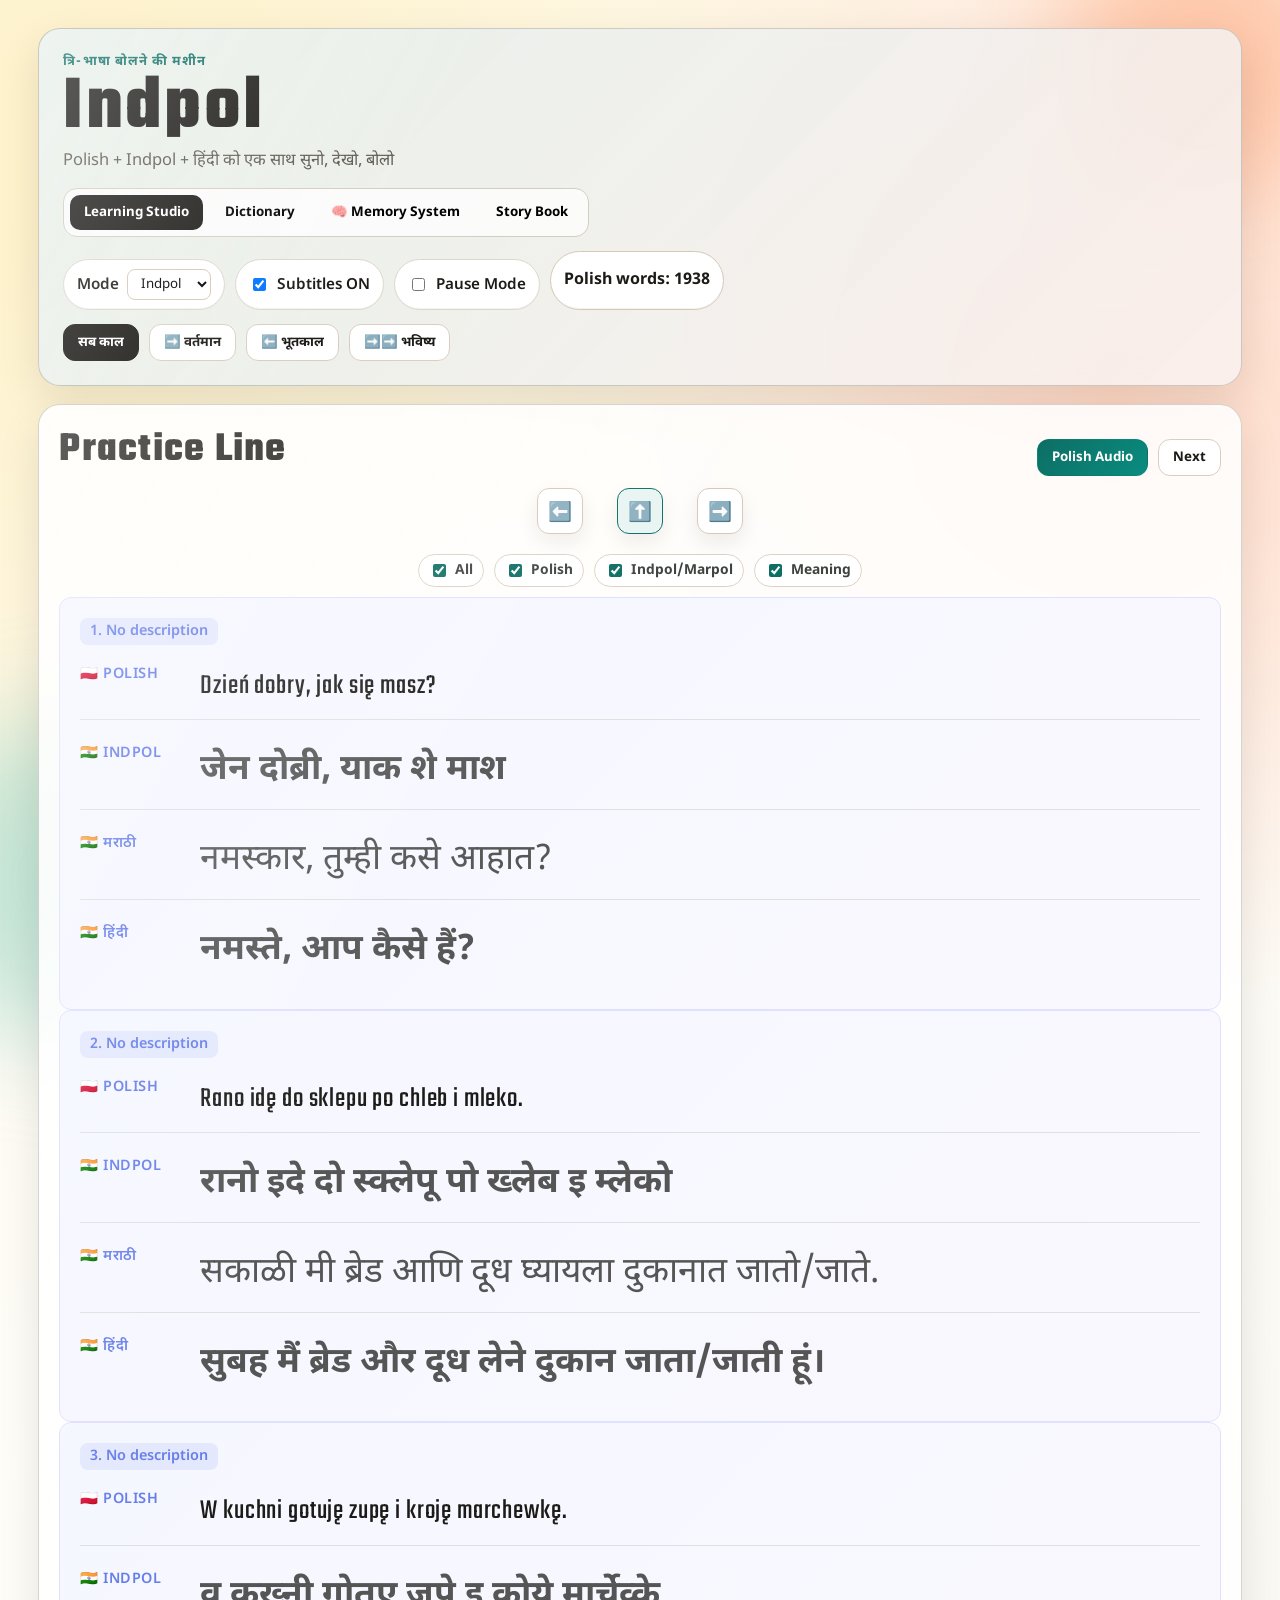
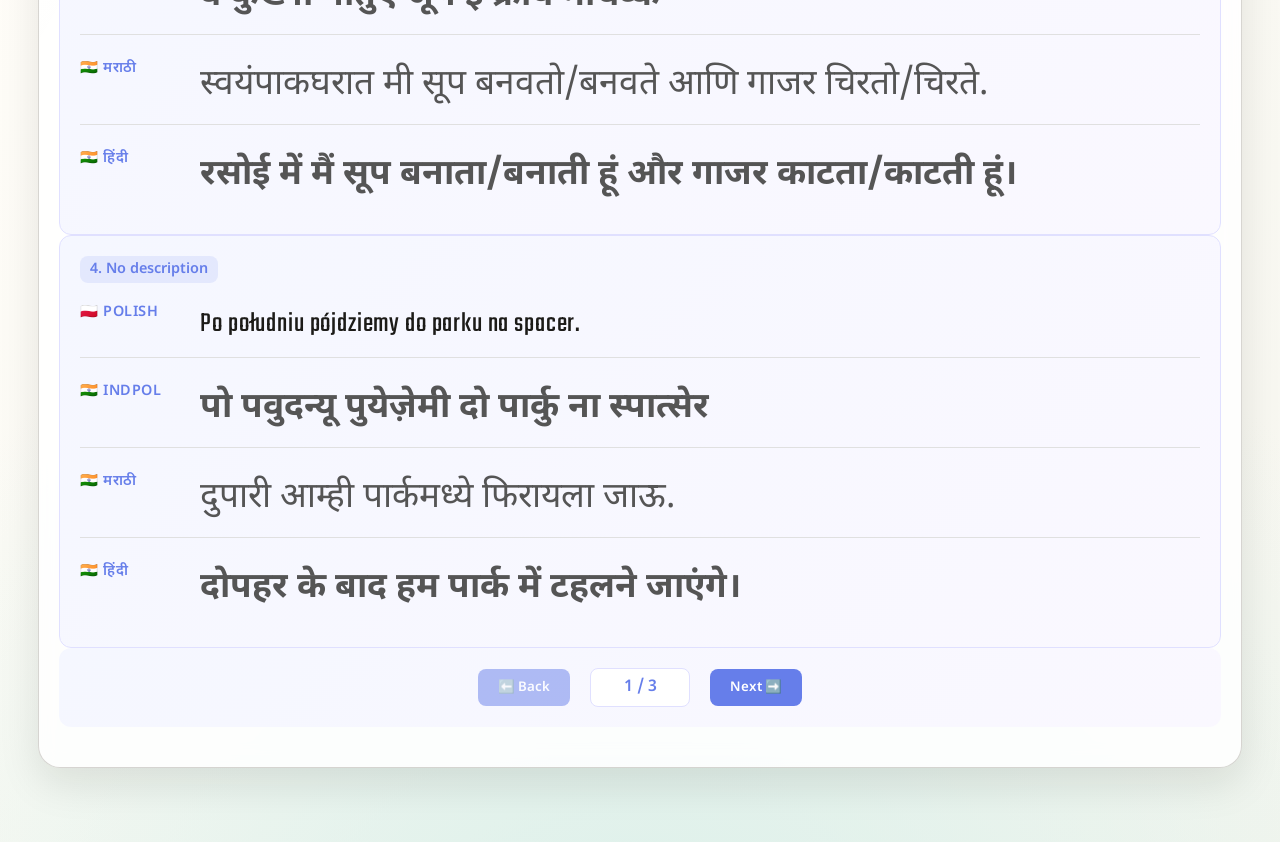
==== commit 6dcd2be2: "Convert Practice Line to Full-Width Multi-Sentence Display with Pagination LAYOUT CHANGES:  Practice" ====
--- a/index.html
+++ b/index.html
@@ -76,16 +76,12 @@
           <label class="mini-switch"><input id="showMeaningLine" type="checkbox" checked />Meaning</label>
         </div>
 
-        <article id="lineCard" class="line-card">
-          <p id="linePolish" class="line polish"></p>
-          <p id="lineHindpol" class="line hindpol"></p>
-          <p id="lineHindi" class="line hindi"></p>
-        </article>
+        <div id="sentencesContainer" class="sentences-container"></div>
 
-        <div class="meaning-map">
-          <h3>Semantic Color Mapping</h3>
-          <div id="semanticLegend" class="legend"></div>
-          <div id="semanticTokens" class="tokens"></div>
+        <div class="pagination-controls">
+          <button id="prevBatch" class="btn secondary">⬅️ Back</button>
+          <span id="batchCounter" class="batch-counter">1 / 10</span>
+          <button id="nextBatch" class="btn secondary">Next ➡️</button>
         </div>
 
         <div id="pausePrompt" class="pause-prompt hidden">
--- a/styles.css
+++ b/styles.css
@@ -58,11 +58,12 @@
   margin: 28px auto 38px;
   display: grid;
   gap: 18px;
-  grid-template-columns: minmax(0, 1.28fr) minmax(0, 1fr);
+  grid-template-columns: 1fr;
   grid-template-areas:
-    "hero hero"
-    "practice memory"
-    "dictionary dictionary";
+    "hero"
+    "practice"
+    "dictionary"
+    "memory";
 }
 
 .view-block {
@@ -642,632 +643,840 @@
     flex-direction: column;
   }
 }
-/ *   M e m o r y   S y s t e m   S t y l e s   * / - 
- - 
- . m e m o r y - s y s t e m - c o n t a i n e r   { - 
-     d i s p l a y :   f l e x ; - 
-     h e i g h t :   1 0 0 % ; - 
-     g a p :   0 ; - 
- } - 
- - 
- . m e m o r y - s i d e b a r   { - 
-     w i d t h :   2 8 0 p x ; - 
-     b a c k g r o u n d :   w h i t e ; - 
-     b o r d e r - r i g h t :   1 p x   s o l i d   # e 0 e 0 e 0 ; - 
-     o v e r f l o w - y :   a u t o ; - 
-     b o x - s h a d o w :   2 p x   0   8 p x   r g b a ( 0 ,   0 ,   0 ,   0 . 0 8 ) ; - 
- } - 
- - 
- . n a v - s e c t i o n   { - 
-     p a d d i n g :   1 5 p x   0 ; - 
-     b o r d e r - b o t t o m :   1 p x   s o l i d   # f 0 f 0 f 0 ; - 
- } - 
- - 
- . n a v - s e c t i o n - t i t l e   { - 
-     p a d d i n g :   1 0 p x   2 0 p x ; - 
-     f o n t - w e i g h t :   b o l d ; - 
-     c o l o r :   # 6 6 7 e e a ; - 
-     f o n t - s i z e :   0 . 9 e m ; - 
-     t e x t - t r a n s f o r m :   u p p e r c a s e ; - 
-     l e t t e r - s p a c i n g :   1 p x ; - 
- } - 
- - 
- . n a v - i t e m   { - 
-     p a d d i n g :   1 2 p x   2 0 p x ; - 
-     c u r s o r :   p o i n t e r ; - 
-     b o r d e r - l e f t :   4 p x   s o l i d   t r a n s p a r e n t ; - 
-     t r a n s i t i o n :   a l l   0 . 3 s ; - 
-     d i s p l a y :   f l e x ; - 
-     j u s t i f y - c o n t e n t :   s p a c e - b e t w e e n ; - 
-     a l i g n - i t e m s :   c e n t e r ; - 
-     f o n t - s i z e :   0 . 9 5 e m ; - 
- } - 
- - 
- . n a v - i t e m : h o v e r   { - 
-     b a c k g r o u n d :   # f 8 f 9 f f ; - 
-     b o r d e r - l e f t - c o l o r :   # 6 6 7 e e a ; - 
-     c o l o r :   # 6 6 7 e e a ; - 
- } - 
- - 
- . n a v - i t e m . a c t i v e   { - 
-     b a c k g r o u n d :   l i n e a r - g r a d i e n t ( 9 0 d e g ,   # 6 6 7 e e a 1 5 ,   t r a n s p a r e n t ) ; - 
-     b o r d e r - l e f t - c o l o r :   # 6 6 7 e e a ; - 
-     f o n t - w e i g h t :   6 0 0 ; - 
-     c o l o r :   # 6 6 7 e e a ; - 
- } - 
- - 
- . n a v - i t e m - n u m b e r   { - 
-     f o n t - s i z e :   0 . 8 e m ; - 
-     b a c k g r o u n d :   # f 0 f 0 f 0 ; - 
-     p a d d i n g :   2 p x   8 p x ; - 
-     b o r d e r - r a d i u s :   1 0 p x ; - 
-     c o l o r :   # 9 9 9 ; - 
- } - 
- - 
- . n a v - i t e m . a c t i v e   . n a v - i t e m - n u m b e r   { - 
-     b a c k g r o u n d :   # 6 6 7 e e a ; - 
-     c o l o r :   w h i t e ; - 
- } - 
- - 
- . m e m o r y - c o n t e n t   { - 
-     f l e x :   1 ; - 
-     b a c k g r o u n d :   w h i t e ; - 
-     o v e r f l o w - y :   a u t o ; - 
-     p a d d i n g :   0 ; - 
- } - 
- - 
- . m e m o r y - w e l c o m e   { - 
-     d i s p l a y :   f l e x ; - 
-     f l e x - d i r e c t i o n :   c o l u m n ; - 
-     j u s t i f y - c o n t e n t :   c e n t e r ; - 
-     a l i g n - i t e m s :   c e n t e r ; - 
-     h e i g h t :   1 0 0 % ; - 
-     t e x t - a l i g n :   c e n t e r ; - 
-     c o l o r :   # 9 9 9 ; - 
-     p a d d i n g :   4 0 p x ; - 
- } - 
- - 
- . m e m o r y - w e l c o m e   h 2   { - 
-     f o n t - s i z e :   2 . 2 e m ; - 
-     c o l o r :   # 6 6 7 e e a ; - 
-     m a r g i n - b o t t o m :   1 5 p x ; - 
- } - 
- - 
- . m e m o r y - w e l c o m e   p   { - 
-     f o n t - s i z e :   1 . 1 e m ; - 
-     m a r g i n - b o t t o m :   1 0 p x ; - 
-     c o l o r :   # a a a ; - 
- } - 
- - 
- . w o r d - d i s p l a y   { - 
-     d i s p l a y :   n o n e ; - 
-     a n i m a t i o n :   f a d e I n R i g h t   0 . 4 s   e a s e - o u t ; - 
-     p a d d i n g :   4 0 p x   5 0 p x ; - 
- } - 
- - 
- . w o r d - d i s p l a y . a c t i v e   { - 
-     d i s p l a y :   b l o c k ; - 
- } - 
- - 
- . w o r d - d i s p l a y - h e a d e r   { - 
-     b o r d e r - b o t t o m :   3 p x   s o l i d   # 6 6 7 e e a ; - 
-     p a d d i n g - b o t t o m :   2 0 p x ; - 
-     m a r g i n - b o t t o m :   3 0 p x ; - 
- } - 
- - 
- . w o r d - d i s p l a y - i d   { - 
-     f o n t - s i z e :   0 . 9 e m ; - 
-     c o l o r :   # 9 9 9 ; - 
-     f o n t - s t y l e :   i t a l i c ; - 
- } - 
- - 
- . w o r d - d i s p l a y - t i t l e   { - 
-     f o n t - s i z e :   3 e m ; - 
-     f o n t - w e i g h t :   b o l d ; - 
-     c o l o r :   # 6 6 7 e e a ; - 
-     m a r g i n - b o t t o m :   1 0 p x ; - 
-     l e t t e r - s p a c i n g :   2 p x ; - 
- } - 
- - 
- . p r o n u n c i a t i o n - g u i d e   { - 
-     f o n t - s i z e :   1 . 1 e m ; - 
-     c o l o r :   # 6 6 7 e e a ; - 
-     m a r g i n - t o p :   8 p x ; - 
-     f o n t - w e i g h t :   5 0 0 ; - 
- } - 
- - 
- . g r i d - 2   { - 
-     d i s p l a y :   g r i d ; - 
-     g r i d - t e m p l a t e - c o l u m n s :   1 f r   1 f r ; - 
-     g a p :   3 0 p x ; - 
-     m a r g i n - t o p :   3 0 p x ; - 
- } - 
- - 
- . s e c t i o n - b o x   { - 
-     b a c k g r o u n d :   # f 9 f 9 f 9 ; - 
-     p a d d i n g :   2 0 p x ; - 
-     b o r d e r - r a d i u s :   1 0 p x ; - 
-     b o r d e r - l e f t :   5 p x   s o l i d   # 6 6 7 e e a ; - 
- } - 
- - 
- . s e c t i o n - t i t l e   { - 
-     f o n t - w e i g h t :   b o l d ; - 
-     c o l o r :   # 6 6 7 e e a ; - 
-     m a r g i n - b o t t o m :   1 5 p x ; - 
-     f o n t - s i z e :   0 . 9 5 e m ; - 
-     t e x t - t r a n s f o r m :   u p p e r c a s e ; - 
-     l e t t e r - s p a c i n g :   1 p x ; - 
- } - 
- - 
- . m e a n i n g - r o w   { - 
-     d i s p l a y :   f l e x ; - 
-     j u s t i f y - c o n t e n t :   s p a c e - b e t w e e n ; - 
-     p a d d i n g :   1 0 p x   0 ; - 
-     b o r d e r - b o t t o m :   1 p x   s o l i d   # e e e ; - 
-     f o n t - s i z e :   0 . 9 5 e m ; - 
- } - 
- - 
- . m e a n i n g - r o w : l a s t - c h i l d   { - 
-     b o r d e r - b o t t o m :   n o n e ; - 
- } - 
- - 
- . m e a n i n g - l a b e l   { - 
-     f o n t - w e i g h t :   6 0 0 ; - 
-     c o l o r :   # 5 5 5 ; - 
-     m i n - w i d t h :   1 2 0 p x ; - 
- } - 
- - 
- . m e a n i n g - v a l u e   { - 
-     c o l o r :   # 3 3 3 ; - 
-     f o n t - w e i g h t :   5 0 0 ; - 
-     t e x t - a l i g n :   r i g h t ; - 
- } - 
- - 
- . i n d p o l - s e c t i o n   { - 
-     b a c k g r o u n d :   l i n e a r - g r a d i e n t ( 1 3 5 d e g ,   # f 5 f 7 f f   0 % ,   # f 9 f 5 f f   1 0 0 % ) ; - 
-     p a d d i n g :   2 0 p x ; - 
-     b o r d e r - r a d i u s :   1 0 p x ; - 
-     b o r d e r - l e f t :   5 p x   s o l i d   # 7 6 4 b a 2 ; - 
- } - 
- - 
- . i n d p o l - r o w   { - 
-     d i s p l a y :   f l e x ; - 
-     j u s t i f y - c o n t e n t :   s p a c e - b e t w e e n ; - 
-     p a d d i n g :   1 2 p x   0 ; - 
-     b o r d e r - b o t t o m :   1 p x   s o l i d   r g b a ( 1 0 2 ,   1 2 6 ,   2 3 4 ,   0 . 2 ) ; - 
-     f o n t - s i z e :   1 e m ; - 
- } - 
- - 
- . i n d p o l - r o w : l a s t - c h i l d   { - 
-     b o r d e r - b o t t o m :   n o n e ; - 
- } - 
- - 
- . i n d p o l - l a b e l   { - 
-     f o n t - w e i g h t :   6 0 0 ; - 
-     c o l o r :   # 7 6 4 b a 2 ; - 
- } - 
- - 
- . i n d p o l - t e x t   { - 
-     f o n t - s i z e :   1 . 2 e m ; - 
-     c o l o r :   # 3 3 3 ; - 
-     f o n t - w e i g h t :   5 0 0 ; - 
- } - 
- - 
- . m e m o r y - t r i c k - b o x   { - 
-     m a r g i n - t o p :   3 0 p x ; - 
-     b a c k g r o u n d :   l i n e a r - g r a d i e n t ( 1 3 5 d e g ,   # f f f 5 e 6   0 % ,   # f f e 6 f 0   1 0 0 % ) ; - 
-     b o r d e r - l e f t :   5 p x   s o l i d   # f f 9 8 0 0 ; - 
-     p a d d i n g :   2 5 p x ; - 
-     b o r d e r - r a d i u s :   1 0 p x ; - 
-     f o n t - s i z e :   0 . 9 8 e m ; - 
-     l i n e - h e i g h t :   1 . 8 ; - 
-     c o l o r :   # 3 3 3 ; - 
- } - 
- - 
- . m e m o r y - t r i c k - t i t l e   { - 
-     f o n t - w e i g h t :   b o l d ; - 
-     c o l o r :   # f f 9 8 0 0 ; - 
-     m a r g i n - b o t t o m :   1 5 p x ; - 
-     f o n t - s i z e :   1 . 0 5 e m ; - 
- } - 
- - 
- . m e m o r y - t r i c k - c o n t e n t   { - 
-     w h i t e - s p a c e :   p r e - w r a p ; - 
-     f o n t - f a m i l y :   ' S e g o e   U I ' ,   s a n s - s e r i f ; - 
- } - 
- - 
- @ k e y f r a m e s   f a d e I n R i g h t   { - 
-     f r o m   { - 
-         o p a c i t y :   0 ; - 
-         t r a n s f o r m :   t r a n s l a t e X ( 2 0 p x ) ; - 
-     } - 
-     t o   { - 
-         o p a c i t y :   1 ; - 
-         t r a n s f o r m :   t r a n s l a t e X ( 0 ) ; - 
-     } - 
- } - 
- - 
- / *   S c r o l l b a r   * / - 
- . m e m o r y - s i d e b a r : : - w e b k i t - s c r o l l b a r , - 
- . m e m o r y - c o n t e n t : : - w e b k i t - s c r o l l b a r   { - 
-     w i d t h :   8 p x ; - 
- } - 
- - 
- . m e m o r y - s i d e b a r : : - w e b k i t - s c r o l l b a r - t r a c k , - 
- . m e m o r y - c o n t e n t : : - w e b k i t - s c r o l l b a r - t r a c k   { - 
-     b a c k g r o u n d :   # f 1 f 1 f 1 ; - 
- } - 
- - 
- . m e m o r y - s i d e b a r : : - w e b k i t - s c r o l l b a r - t h u m b , - 
- . m e m o r y - c o n t e n t : : - w e b k i t - s c r o l l b a r - t h u m b   { - 
-     b a c k g r o u n d :   # 6 6 7 e e a ; - 
-     b o r d e r - r a d i u s :   4 p x ; - 
- } - 
- - 
- . m e m o r y - s i d e b a r : : - w e b k i t - s c r o l l b a r - t h u m b : h o v e r , - 
- . m e m o r y - c o n t e n t : : - w e b k i t - s c r o l l b a r - t h u m b : h o v e r   { - 
-     b a c k g r o u n d :   # 7 6 4 b a 2 ; - 
- } - 
- - 
- / *   R e s p o n s i v e   * / - 
- @ m e d i a   ( m a x - w i d t h :   1 0 2 4 p x )   { - 
-     . g r i d - 2   { - 
-         g r i d - t e m p l a t e - c o l u m n s :   1 f r ; - 
-     } - 
- - 
-     . m e m o r y - s i d e b a r   { - 
-         w i d t h :   2 4 0 p x ; - 
-     } - 
- - 
-     . w o r d - d i s p l a y   { - 
-         p a d d i n g :   3 0 p x   3 5 p x ; - 
-     } - 
- } - 
- - 
- @ m e d i a   ( m a x - w i d t h :   7 6 8 p x )   { - 
-     . m e m o r y - s y s t e m - c o n t a i n e r   { - 
-         f l e x - d i r e c t i o n :   c o l u m n ; - 
-     } - 
- - 
-     . m e m o r y - s i d e b a r   { - 
-         w i d t h :   1 0 0 % ; - 
-         b o r d e r - r i g h t :   n o n e ; - 
-         b o r d e r - b o t t o m :   1 p x   s o l i d   # e 0 e 0 e 0 ; - 
-         m a x - h e i g h t :   2 0 0 p x ; - 
-         d i s p l a y :   f l e x ; - 
-         o v e r f l o w - x :   a u t o ; - 
-     } - 
- - 
-     . n a v - s e c t i o n   { - 
-         d i s p l a y :   f l e x ; - 
-         b o r d e r - b o t t o m :   n o n e ; - 
-         b o r d e r - r i g h t :   1 p x   s o l i d   # f 0 f 0 f 0 ; - 
-     } - 
- - 
-     . m e m o r y - c o n t e n t   { - 
-         m a x - h e i g h t :   6 0 0 p x ; - 
-     } - 
- - 
-     . w o r d - d i s p l a y   { - 
-         p a d d i n g :   2 0 p x ; - 
-     } - 
- - 
-     . w o r d - d i s p l a y - t i t l e   { - 
-         f o n t - s i z e :   2 e m ; - 
-     } - 
- } - 
- +/ *   M e m o r y   S y s t e m   S t y l e s   * / 
+ 
+ 
+ 
+ . m e m o r y - s y s t e m - c o n t a i n e r   { 
+ 
+     d i s p l a y :   f l e x ; 
+ 
+     h e i g h t :   1 0 0 % ; 
+ 
+     g a p :   0 ; 
+ 
+ } 
+ 
+ 
+ 
+ . m e m o r y - s i d e b a r   { 
+ 
+     w i d t h :   2 8 0 p x ; 
+ 
+     b a c k g r o u n d :   w h i t e ; 
+ 
+     b o r d e r - r i g h t :   1 p x   s o l i d   # e 0 e 0 e 0 ; 
+ 
+     o v e r f l o w - y :   a u t o ; 
+ 
+     b o x - s h a d o w :   2 p x   0   8 p x   r g b a ( 0 ,   0 ,   0 ,   0 . 0 8 ) ; 
+ 
+ } 
+ 
+ 
+ 
+ . n a v - s e c t i o n   { 
+ 
+     p a d d i n g :   1 5 p x   0 ; 
+ 
+     b o r d e r - b o t t o m :   1 p x   s o l i d   # f 0 f 0 f 0 ; 
+ 
+ } 
+ 
+ 
+ 
+ . n a v - s e c t i o n - t i t l e   { 
+ 
+     p a d d i n g :   1 0 p x   2 0 p x ; 
+ 
+     f o n t - w e i g h t :   b o l d ; 
+ 
+     c o l o r :   # 6 6 7 e e a ; 
+ 
+     f o n t - s i z e :   0 . 9 e m ; 
+ 
+     t e x t - t r a n s f o r m :   u p p e r c a s e ; 
+ 
+     l e t t e r - s p a c i n g :   1 p x ; 
+ 
+ } 
+ 
+ 
+ 
+ . n a v - i t e m   { 
+ 
+     p a d d i n g :   1 2 p x   2 0 p x ; 
+ 
+     c u r s o r :   p o i n t e r ; 
+ 
+     b o r d e r - l e f t :   4 p x   s o l i d   t r a n s p a r e n t ; 
+ 
+     t r a n s i t i o n :   a l l   0 . 3 s ; 
+ 
+     d i s p l a y :   f l e x ; 
+ 
+     j u s t i f y - c o n t e n t :   s p a c e - b e t w e e n ; 
+ 
+     a l i g n - i t e m s :   c e n t e r ; 
+ 
+     f o n t - s i z e :   0 . 9 5 e m ; 
+ 
+ } 
+ 
+ 
+ 
+ . n a v - i t e m : h o v e r   { 
+ 
+     b a c k g r o u n d :   # f 8 f 9 f f ; 
+ 
+     b o r d e r - l e f t - c o l o r :   # 6 6 7 e e a ; 
+ 
+     c o l o r :   # 6 6 7 e e a ; 
+ 
+ } 
+ 
+ 
+ 
+ . n a v - i t e m . a c t i v e   { 
+ 
+     b a c k g r o u n d :   l i n e a r - g r a d i e n t ( 9 0 d e g ,   # 6 6 7 e e a 1 5 ,   t r a n s p a r e n t ) ; 
+ 
+     b o r d e r - l e f t - c o l o r :   # 6 6 7 e e a ; 
+ 
+     f o n t - w e i g h t :   6 0 0 ; 
+ 
+     c o l o r :   # 6 6 7 e e a ; 
+ 
+ } 
+ 
+ 
+ 
+ . n a v - i t e m - n u m b e r   { 
+ 
+     f o n t - s i z e :   0 . 8 e m ; 
+ 
+     b a c k g r o u n d :   # f 0 f 0 f 0 ; 
+ 
+     p a d d i n g :   2 p x   8 p x ; 
+ 
+     b o r d e r - r a d i u s :   1 0 p x ; 
+ 
+     c o l o r :   # 9 9 9 ; 
+ 
+ } 
+ 
+ 
+ 
+ . n a v - i t e m . a c t i v e   . n a v - i t e m - n u m b e r   { 
+ 
+     b a c k g r o u n d :   # 6 6 7 e e a ; 
+ 
+     c o l o r :   w h i t e ; 
+ 
+ } 
+ 
+ 
+ 
+ . m e m o r y - c o n t e n t   { 
+ 
+     f l e x :   1 ; 
+ 
+     b a c k g r o u n d :   w h i t e ; 
+ 
+     o v e r f l o w - y :   a u t o ; 
+ 
+     p a d d i n g :   0 ; 
+ 
+ } 
+ 
+ 
+ 
+ . m e m o r y - w e l c o m e   { 
+ 
+     d i s p l a y :   f l e x ; 
+ 
+     f l e x - d i r e c t i o n :   c o l u m n ; 
+ 
+     j u s t i f y - c o n t e n t :   c e n t e r ; 
+ 
+     a l i g n - i t e m s :   c e n t e r ; 
+ 
+     h e i g h t :   1 0 0 % ; 
+ 
+     t e x t - a l i g n :   c e n t e r ; 
+ 
+     c o l o r :   # 9 9 9 ; 
+ 
+     p a d d i n g :   4 0 p x ; 
+ 
+ } 
+ 
+ 
+ 
+ . m e m o r y - w e l c o m e   h 2   { 
+ 
+     f o n t - s i z e :   2 . 2 e m ; 
+ 
+     c o l o r :   # 6 6 7 e e a ; 
+ 
+     m a r g i n - b o t t o m :   1 5 p x ; 
+ 
+ } 
+ 
+ 
+ 
+ . m e m o r y - w e l c o m e   p   { 
+ 
+     f o n t - s i z e :   1 . 1 e m ; 
+ 
+     m a r g i n - b o t t o m :   1 0 p x ; 
+ 
+     c o l o r :   # a a a ; 
+ 
+ } 
+ 
+ 
+ 
+ . w o r d - d i s p l a y   { 
+ 
+     d i s p l a y :   n o n e ; 
+ 
+     a n i m a t i o n :   f a d e I n R i g h t   0 . 4 s   e a s e - o u t ; 
+ 
+     p a d d i n g :   4 0 p x   5 0 p x ; 
+ 
+ } 
+ 
+ 
+ 
+ . w o r d - d i s p l a y . a c t i v e   { 
+ 
+     d i s p l a y :   b l o c k ; 
+ 
+ } 
+ 
+ 
+ 
+ . w o r d - d i s p l a y - h e a d e r   { 
+ 
+     b o r d e r - b o t t o m :   3 p x   s o l i d   # 6 6 7 e e a ; 
+ 
+     p a d d i n g - b o t t o m :   2 0 p x ; 
+ 
+     m a r g i n - b o t t o m :   3 0 p x ; 
+ 
+ } 
+ 
+ 
+ 
+ . w o r d - d i s p l a y - i d   { 
+ 
+     f o n t - s i z e :   0 . 9 e m ; 
+ 
+     c o l o r :   # 9 9 9 ; 
+ 
+     f o n t - s t y l e :   i t a l i c ; 
+ 
+ } 
+ 
+ 
+ 
+ . w o r d - d i s p l a y - t i t l e   { 
+ 
+     f o n t - s i z e :   3 e m ; 
+ 
+     f o n t - w e i g h t :   b o l d ; 
+ 
+     c o l o r :   # 6 6 7 e e a ; 
+ 
+     m a r g i n - b o t t o m :   1 0 p x ; 
+ 
+     l e t t e r - s p a c i n g :   2 p x ; 
+ 
+ } 
+ 
+ 
+ 
+ . p r o n u n c i a t i o n - g u i d e   { 
+ 
+     f o n t - s i z e :   1 . 1 e m ; 
+ 
+     c o l o r :   # 6 6 7 e e a ; 
+ 
+     m a r g i n - t o p :   8 p x ; 
+ 
+     f o n t - w e i g h t :   5 0 0 ; 
+ 
+ } 
+ 
+ 
+ 
+ . g r i d - 2   { 
+ 
+     d i s p l a y :   g r i d ; 
+ 
+     g r i d - t e m p l a t e - c o l u m n s :   1 f r   1 f r ; 
+ 
+     g a p :   3 0 p x ; 
+ 
+     m a r g i n - t o p :   3 0 p x ; 
+ 
+ } 
+ 
+ 
+ 
+ . s e c t i o n - b o x   { 
+ 
+     b a c k g r o u n d :   # f 9 f 9 f 9 ; 
+ 
+     p a d d i n g :   2 0 p x ; 
+ 
+     b o r d e r - r a d i u s :   1 0 p x ; 
+ 
+     b o r d e r - l e f t :   5 p x   s o l i d   # 6 6 7 e e a ; 
+ 
+ } 
+ 
+ 
+ 
+ . s e c t i o n - t i t l e   { 
+ 
+     f o n t - w e i g h t :   b o l d ; 
+ 
+     c o l o r :   # 6 6 7 e e a ; 
+ 
+     m a r g i n - b o t t o m :   1 5 p x ; 
+ 
+     f o n t - s i z e :   0 . 9 5 e m ; 
+ 
+     t e x t - t r a n s f o r m :   u p p e r c a s e ; 
+ 
+     l e t t e r - s p a c i n g :   1 p x ; 
+ 
+ } 
+ 
+ 
+ 
+ . m e a n i n g - r o w   { 
+ 
+     d i s p l a y :   f l e x ; 
+ 
+     j u s t i f y - c o n t e n t :   s p a c e - b e t w e e n ; 
+ 
+     p a d d i n g :   1 0 p x   0 ; 
+ 
+     b o r d e r - b o t t o m :   1 p x   s o l i d   # e e e ; 
+ 
+     f o n t - s i z e :   0 . 9 5 e m ; 
+ 
+ } 
+ 
+ 
+ 
+ . m e a n i n g - r o w : l a s t - c h i l d   { 
+ 
+     b o r d e r - b o t t o m :   n o n e ; 
+ 
+ } 
+ 
+ 
+ 
+ . m e a n i n g - l a b e l   { 
+ 
+     f o n t - w e i g h t :   6 0 0 ; 
+ 
+     c o l o r :   # 5 5 5 ; 
+ 
+     m i n - w i d t h :   1 2 0 p x ; 
+ 
+ } 
+ 
+ 
+ 
+ . m e a n i n g - v a l u e   { 
+ 
+     c o l o r :   # 3 3 3 ; 
+ 
+     f o n t - w e i g h t :   5 0 0 ; 
+ 
+     t e x t - a l i g n :   r i g h t ; 
+ 
+ } 
+ 
+ 
+ 
+ . i n d p o l - s e c t i o n   { 
+ 
+     b a c k g r o u n d :   l i n e a r - g r a d i e n t ( 1 3 5 d e g ,   # f 5 f 7 f f   0 % ,   # f 9 f 5 f f   1 0 0 % ) ; 
+ 
+     p a d d i n g :   2 0 p x ; 
+ 
+     b o r d e r - r a d i u s :   1 0 p x ; 
+ 
+     b o r d e r - l e f t :   5 p x   s o l i d   # 7 6 4 b a 2 ; 
+ 
+ } 
+ 
+ 
+ 
+ . i n d p o l - r o w   { 
+ 
+     d i s p l a y :   f l e x ; 
+ 
+     j u s t i f y - c o n t e n t :   s p a c e - b e t w e e n ; 
+ 
+     p a d d i n g :   1 2 p x   0 ; 
+ 
+     b o r d e r - b o t t o m :   1 p x   s o l i d   r g b a ( 1 0 2 ,   1 2 6 ,   2 3 4 ,   0 . 2 ) ; 
+ 
+     f o n t - s i z e :   1 e m ; 
+ 
+ } 
+ 
+ 
+ 
+ . i n d p o l - r o w : l a s t - c h i l d   { 
+ 
+     b o r d e r - b o t t o m :   n o n e ; 
+ 
+ } 
+ 
+ 
+ 
+ . i n d p o l - l a b e l   { 
+ 
+     f o n t - w e i g h t :   6 0 0 ; 
+ 
+     c o l o r :   # 7 6 4 b a 2 ; 
+ 
+ } 
+ 
+ 
+ 
+ . i n d p o l - t e x t   { 
+ 
+     f o n t - s i z e :   1 . 2 e m ; 
+ 
+     c o l o r :   # 3 3 3 ; 
+ 
+     f o n t - w e i g h t :   5 0 0 ; 
+ 
+ } 
+ 
+ 
+ 
+ . m e m o r y - t r i c k - b o x   { 
+ 
+     m a r g i n - t o p :   3 0 p x ; 
+ 
+     b a c k g r o u n d :   l i n e a r - g r a d i e n t ( 1 3 5 d e g ,   # f f f 5 e 6   0 % ,   # f f e 6 f 0   1 0 0 % ) ; 
+ 
+     b o r d e r - l e f t :   5 p x   s o l i d   # f f 9 8 0 0 ; 
+ 
+     p a d d i n g :   2 5 p x ; 
+ 
+     b o r d e r - r a d i u s :   1 0 p x ; 
+ 
+     f o n t - s i z e :   0 . 9 8 e m ; 
+ 
+     l i n e - h e i g h t :   1 . 8 ; 
+ 
+     c o l o r :   # 3 3 3 ; 
+ 
+ } 
+ 
+ 
+ 
+ . m e m o r y - t r i c k - t i t l e   { 
+ 
+     f o n t - w e i g h t :   b o l d ; 
+ 
+     c o l o r :   # f f 9 8 0 0 ; 
+ 
+     m a r g i n - b o t t o m :   1 5 p x ; 
+ 
+     f o n t - s i z e :   1 . 0 5 e m ; 
+ 
+ } 
+ 
+ 
+ 
+ . m e m o r y - t r i c k - c o n t e n t   { 
+ 
+     w h i t e - s p a c e :   p r e - w r a p ; 
+ 
+     f o n t - f a m i l y :   ' S e g o e   U I ' ,   s a n s - s e r i f ; 
+ 
+ } 
+ 
+ 
+ 
+ @ k e y f r a m e s   f a d e I n R i g h t   { 
+ 
+     f r o m   { 
+ 
+         o p a c i t y :   0 ; 
+ 
+         t r a n s f o r m :   t r a n s l a t e X ( 2 0 p x ) ; 
+ 
+     } 
+ 
+     t o   { 
+ 
+         o p a c i t y :   1 ; 
+ 
+         t r a n s f o r m :   t r a n s l a t e X ( 0 ) ; 
+ 
+     } 
+ 
+ } 
+ 
+ 
+ 
+ / *   S c r o l l b a r   * / 
+ 
+ . m e m o r y - s i d e b a r : : - w e b k i t - s c r o l l b a r , 
+ 
+ . m e m o r y - c o n t e n t : : - w e b k i t - s c r o l l b a r   { 
+ 
+     w i d t h :   8 p x ; 
+ 
+ } 
+ 
+ 
+ 
+ . m e m o r y - s i d e b a r : : - w e b k i t - s c r o l l b a r - t r a c k , 
+ 
+ . m e m o r y - c o n t e n t : : - w e b k i t - s c r o l l b a r - t r a c k   { 
+ 
+     b a c k g r o u n d :   # f 1 f 1 f 1 ; 
+ 
+ } 
+ 
+ 
+ 
+ . m e m o r y - s i d e b a r : : - w e b k i t - s c r o l l b a r - t h u m b , 
+ 
+ . m e m o r y - c o n t e n t : : - w e b k i t - s c r o l l b a r - t h u m b   { 
+ 
+     b a c k g r o u n d :   # 6 6 7 e e a ; 
+ 
+     b o r d e r - r a d i u s :   4 p x ; 
+ 
+ } 
+ 
+ 
+ 
+ . m e m o r y - s i d e b a r : : - w e b k i t - s c r o l l b a r - t h u m b : h o v e r , 
+ 
+ . m e m o r y - c o n t e n t : : - w e b k i t - s c r o l l b a r - t h u m b : h o v e r   { 
+ 
+     b a c k g r o u n d :   # 7 6 4 b a 2 ; 
+ 
+ } 
+ 
+ 
+ 
+ / *   R e s p o n s i v e   * / 
+ 
+ @ m e d i a   ( m a x - w i d t h :   1 0 2 4 p x )   { 
+ 
+     . g r i d - 2   { 
+ 
+         g r i d - t e m p l a t e - c o l u m n s :   1 f r ; 
+ 
+     } 
+ 
+ 
+ 
+     . m e m o r y - s i d e b a r   { 
+ 
+         w i d t h :   2 4 0 p x ; 
+ 
+     } 
+ 
+ 
+ 
+     . w o r d - d i s p l a y   { 
+ 
+         p a d d i n g :   3 0 p x   3 5 p x ; 
+ 
+     } 
+ 
+ } 
+ 
+ 
+ 
+ @ m e d i a   ( m a x - w i d t h :   7 6 8 p x )   { 
+ 
+     . m e m o r y - s y s t e m - c o n t a i n e r   { 
+ 
+         f l e x - d i r e c t i o n :   c o l u m n ; 
+ 
+     } 
+ 
+ 
+ 
+     . m e m o r y - s i d e b a r   { 
+ 
+         w i d t h :   1 0 0 % ; 
+ 
+         b o r d e r - r i g h t :   n o n e ; 
+ 
+         b o r d e r - b o t t o m :   1 p x   s o l i d   # e 0 e 0 e 0 ; 
+ 
+         m a x - h e i g h t :   2 0 0 p x ; 
+ 
+         d i s p l a y :   f l e x ; 
+ 
+         o v e r f l o w - x :   a u t o ; 
+ 
+     } 
+ 
+ 
+ 
+     . n a v - s e c t i o n   { 
+ 
+         d i s p l a y :   f l e x ; 
+ 
+         b o r d e r - b o t t o m :   n o n e ; 
+ 
+         b o r d e r - r i g h t :   1 p x   s o l i d   # f 0 f 0 f 0 ; 
+ 
+     } 
+ 
+ 
+ 
+     . m e m o r y - c o n t e n t   { 
+ 
+         m a x - h e i g h t :   6 0 0 p x ; 
+ 
+     } 
+ 
+ 
+ 
+     . w o r d - d i s p l a y   { 
+ 
+         p a d d i n g :   2 0 p x ; 
+ 
+     } 
+ 
+ 
+ 
+     . w o r d - d i s p l a y - t i t l e   { 
+ 
+         f o n t - s i z e :   2 e m ; 
+ 
+     } 
+ 
+ } 
+ 
+ /* Sentences Container */
+.sentences-container {
+  display: flex;
+  flex-direction: column;
+  gap: 20px;
+  margin-bottom: 30px;
+  max-height: 65vh;
+  overflow-y: auto;
+}
+
+.sentence-card {
+  background: linear-gradient(135deg, #f5f7ff 0%, #faf8ff 100%);
+  border: 1px solid #e0e0ff;
+  border-radius: 12px;
+  padding: 20px;
+  transition: all 0.3s ease;
+}
+
+.sentence-card:hover {
+  box-shadow: 0 8px 20px rgba(102, 126, 234, 0.15);
+  border-color: #667eea;
+}
+
+.sentence-number {
+  font-size: 0.9em;
+  color: #667eea;
+  font-weight: 600;
+  margin-bottom: 8px;
+  display: inline-block;
+  background: #667eea20;
+  padding: 4px 10px;
+  border-radius: 8px;
+}
+
+.sentence-content {
+  display: flex;
+  flex-direction: column;
+  gap: 12px;
+}
+
+.sentence-line {
+  display: flex;
+  justify-content: space-between;
+  padding: 12px 0;
+  border-bottom: 1px solid #e0e0e0;
+  align-items: flex-start;
+  gap: 20px;
+}
+
+.sentence-line:last-child {
+  border-bottom: none;
+}
+
+.sentence-line-label {
+  font-weight: 600;
+  color: #667eea;
+  min-width: 100px;
+  font-size: 0.9em;
+  text-transform: uppercase;
+  letter-spacing: 0.5px;
+}
+
+.sentence-line-text {
+  flex: 1;
+  color: #333;
+  font-size: 1em;
+  line-height: 1.5;
+  word-break: break-word;
+}
+
+.sentence-line-text.polish {
+  font-size: clamp(1.45rem, 2.2vw, 1.85rem);
+  color: #1c1b18;
+}
+
+.sentence-line-text.hindpol {
+  font-size: clamp(1.7rem, 2.8vw, 2.2rem);
+  font-family: "Noto Sans Devanagari", sans-serif;
+  color: #555;
+}
+
+.sentence-line-text.marathi {
+  font-size: clamp(1.7rem, 2.8vw, 2.2rem);
+  font-family: "Noto Sans Devanagari", sans-serif;
+  color: #555;
+}
+
+.sentence-line-text.hindi {
+  font-size: clamp(1.7rem, 2.8vw, 2.2rem);
+  font-family: "Noto Sans Devanagari", sans-serif;
+  color: #555;
+}
+
+.sentence-line-text.english {
+  font-size: 1em;
+  color: #666;
+}
+
+/* Pagination Controls */
+.pagination-controls {
+  display: flex;
+  justify-content: center;
+  align-items: center;
+  gap: 20px;
+  padding: 20px;
+  background: linear-gradient(135deg, #f5f7ff 0%, #faf8ff 100%);
+  border-radius: 12px;
+  margin-bottom: 20px;
+}
+
+.batch-counter {
+  font-weight: 600;
+  color: #667eea;
+  min-width: 100px;
+  text-align: center;
+  background: white;
+  padding: 8px 16px;
+  border-radius: 8px;
+  border: 1px solid #e0e0ff;
+}
+
+.btn.secondary {
+  background: #667eea;
+  color: white;
+  border: none;
+  padding: 10px 20px;
+  border-radius: 8px;
+  cursor: pointer;
+  font-weight: 600;
+  transition: all 0.3s;
+}
+
+.btn.secondary:hover:not(:disabled) {
+  background: #764ba2;
+  box-shadow: 0 4px 12px rgba(102, 126, 234, 0.4);
+}
+
+.btn.secondary:disabled {
+  opacity: 0.5;
+  cursor: not-allowed;
+}
+
+/* Scrollbar for sentences container */
+.sentences-container::-webkit-scrollbar {
+  width: 8px;
+}
+
+.sentences-container::-webkit-scrollbar-track {
+  background: #f1f1f1;
+  border-radius: 10px;
+}
+
+.sentences-container::-webkit-scrollbar-thumb {
+  background: #667eea;
+  border-radius: 10px;
+}
+
+.sentences-container::-webkit-scrollbar-thumb:hover {
+  background: #764ba2;
+}
+
+/* Responsive */
+@media (max-width: 1024px) {
+  .sentence-line {
+    flex-direction: column;
+    gap: 8px;
+  }
+
+  .sentence-line-text.polish {
+    font-size: 1.4rem;
+  }
+
+  .sentence-line-text.hindpol,
+  .sentence-line-text.marathi,
+  .sentence-line-text.hindi {
+    font-size: 1.5rem;
+  }
+}
+
+@media (max-width: 768px) {
+  .sentences-container {
+    max-height: 50vh;
+  }
+
+  .sentence-card {
+    padding: 15px;
+  }
+
+  .pagination-controls {
+    flex-wrap: wrap;
+    gap: 10px;
+  }
+
+  .btn.secondary {
+    flex: 1;
+    min-width: 120px;
+  }
+
+  .sentence-line-text.polish {
+    font-size: 1.2rem;
+  }
+
+  .sentence-line-text.hindpol,
+  .sentence-line-text.marathi,
+  .sentence-line-text.hindi {
+    font-size: 1.3rem;
+  }
+}
+
